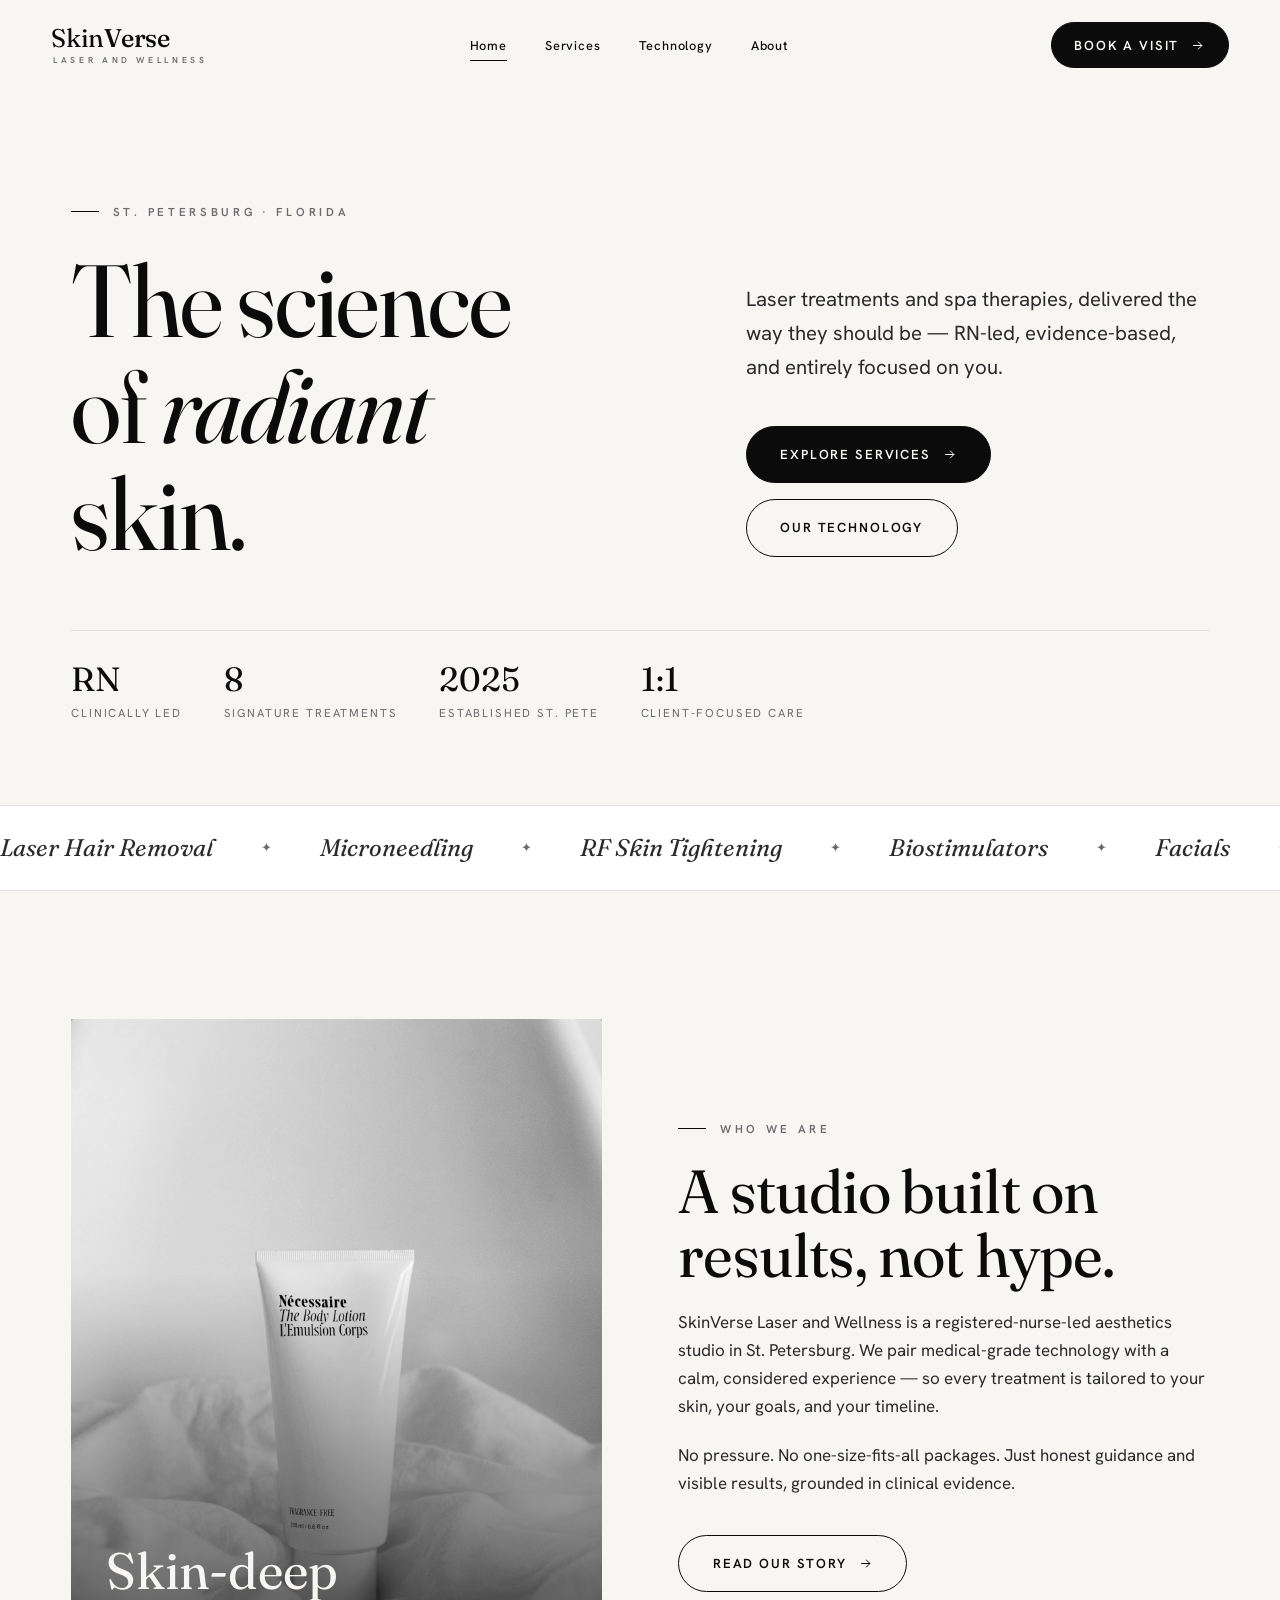
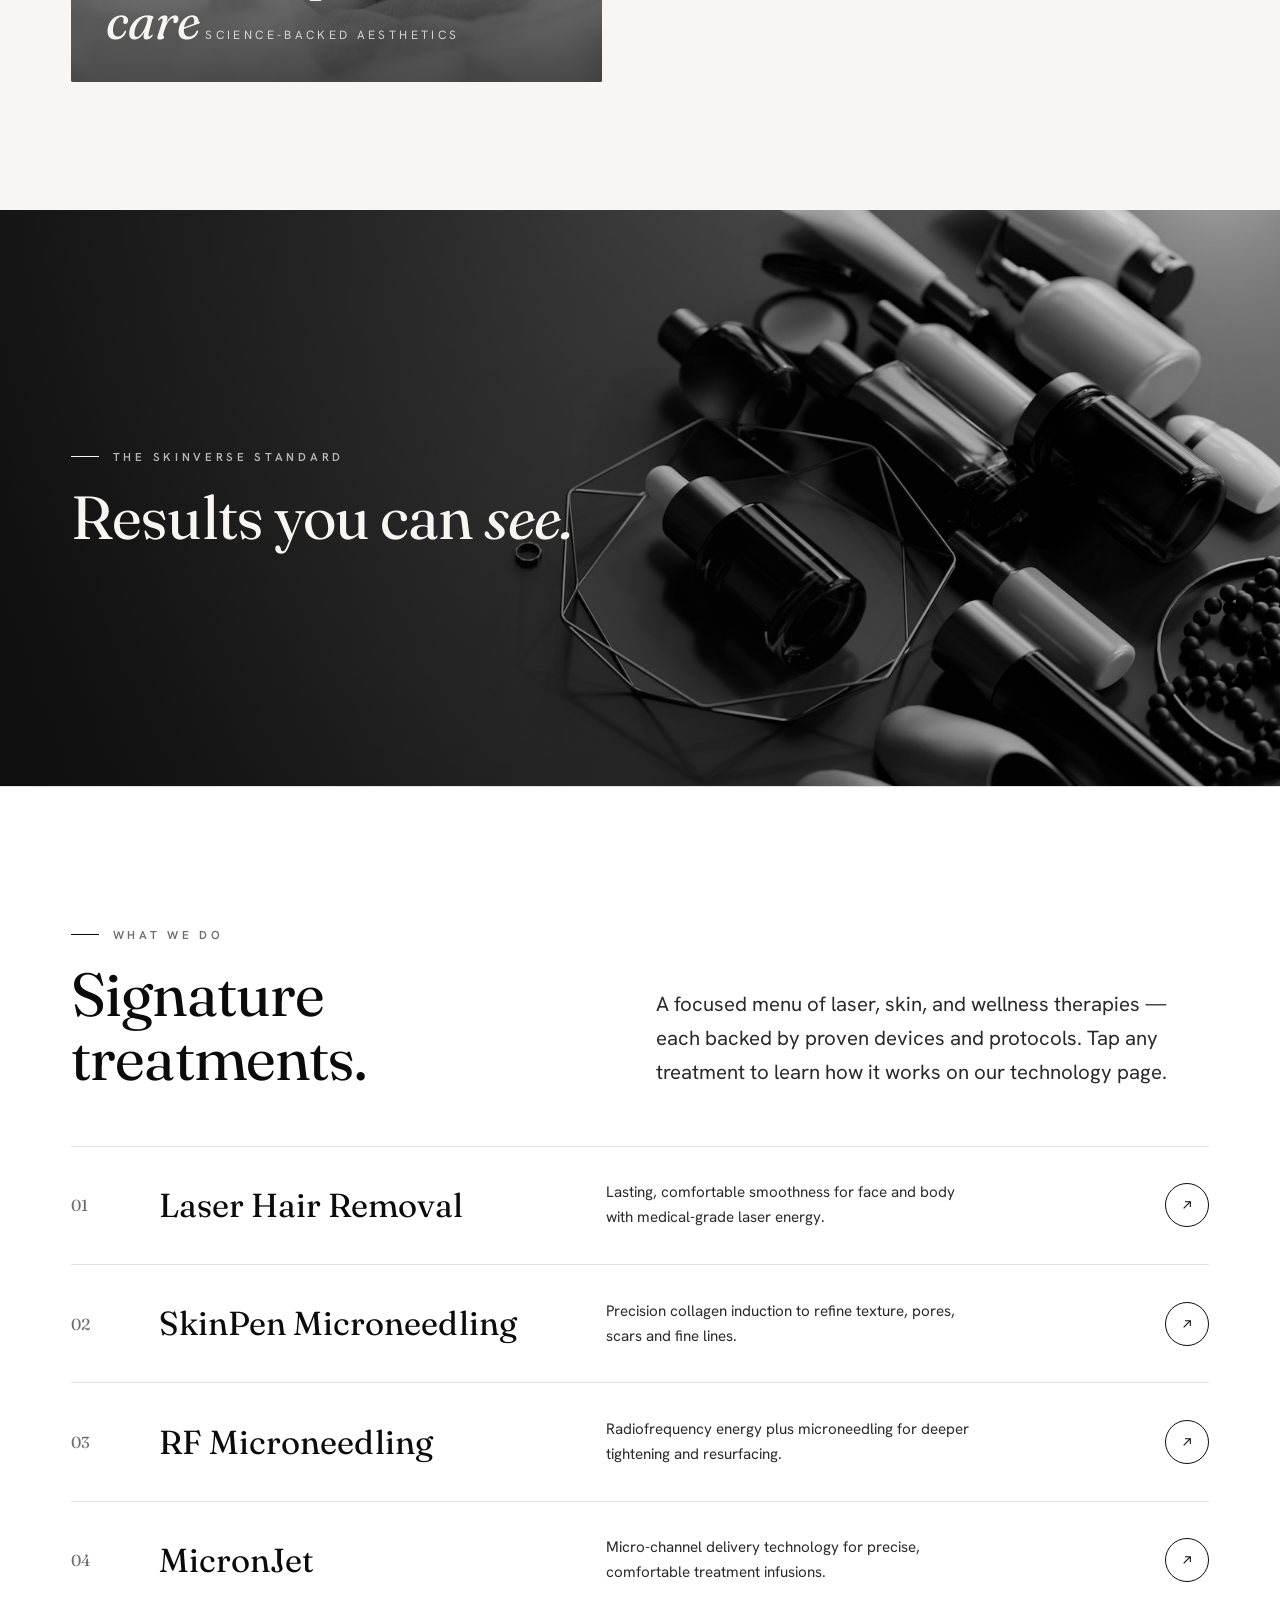
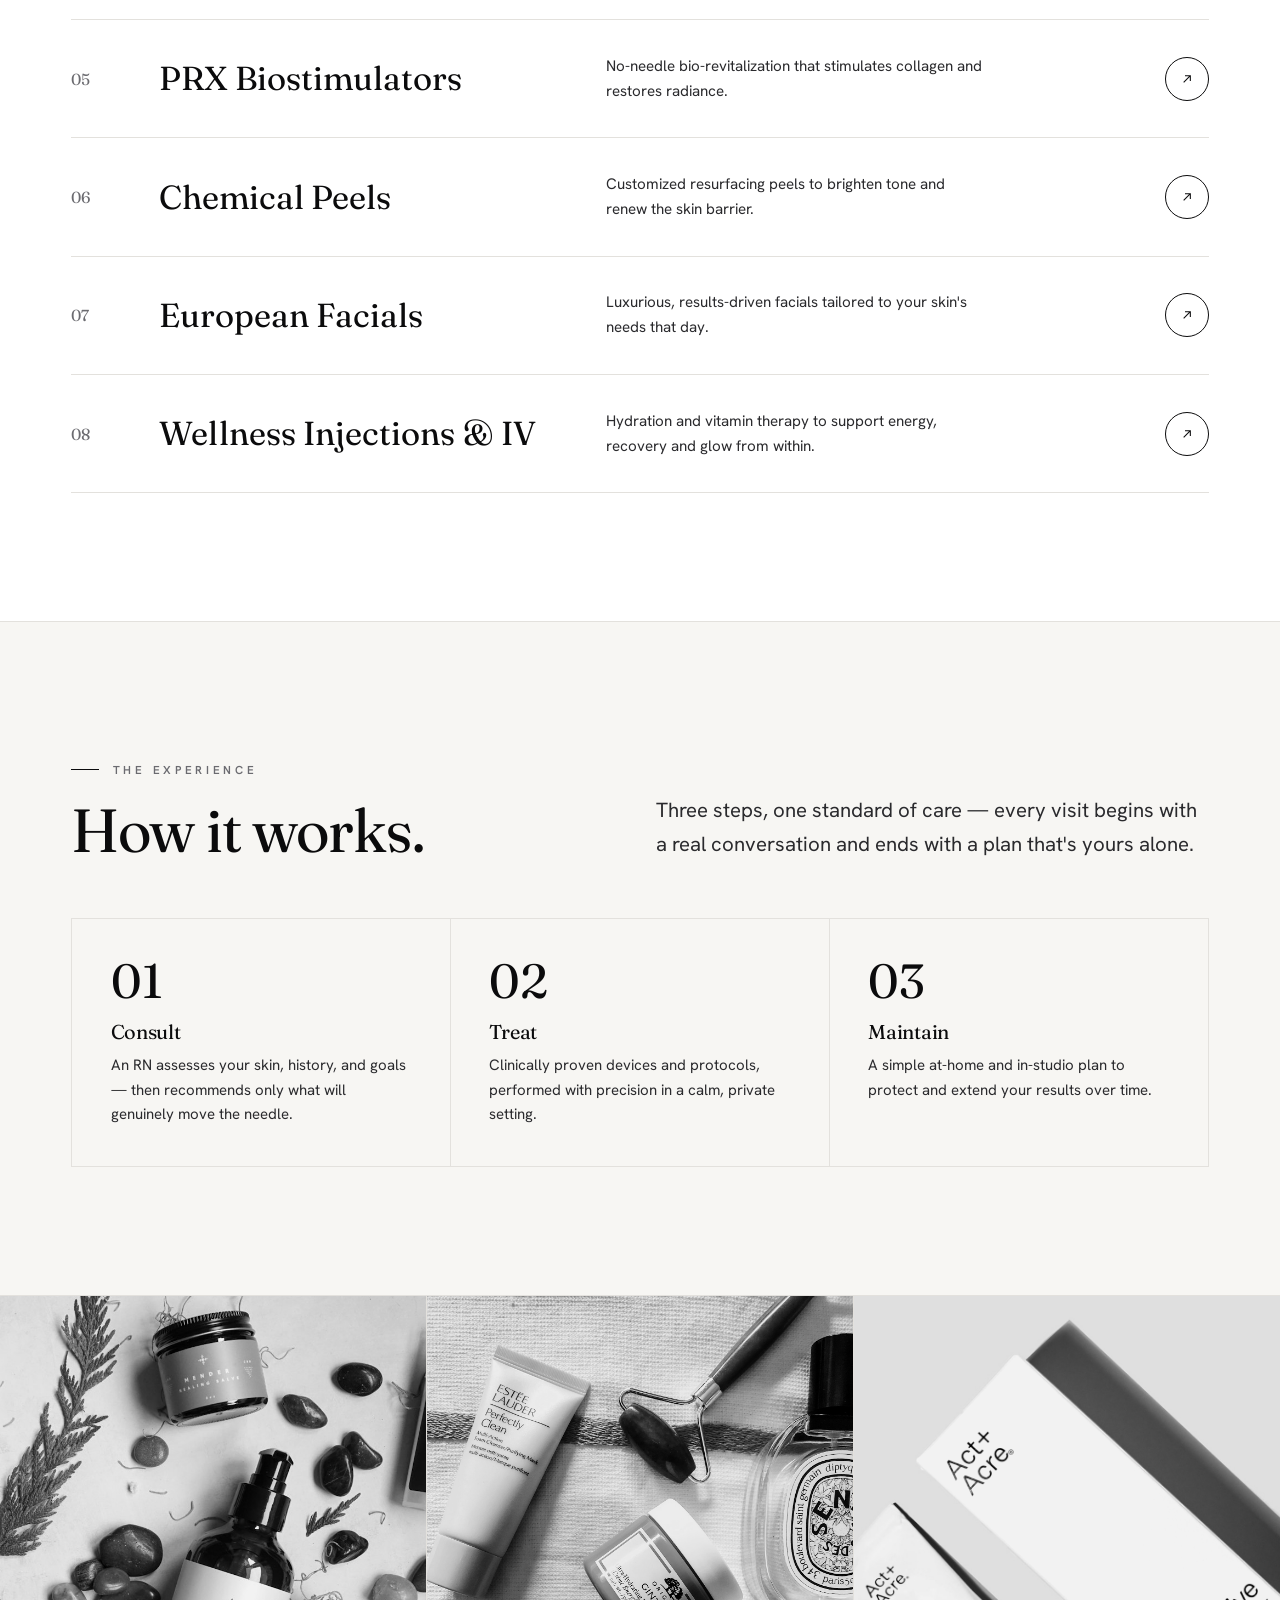
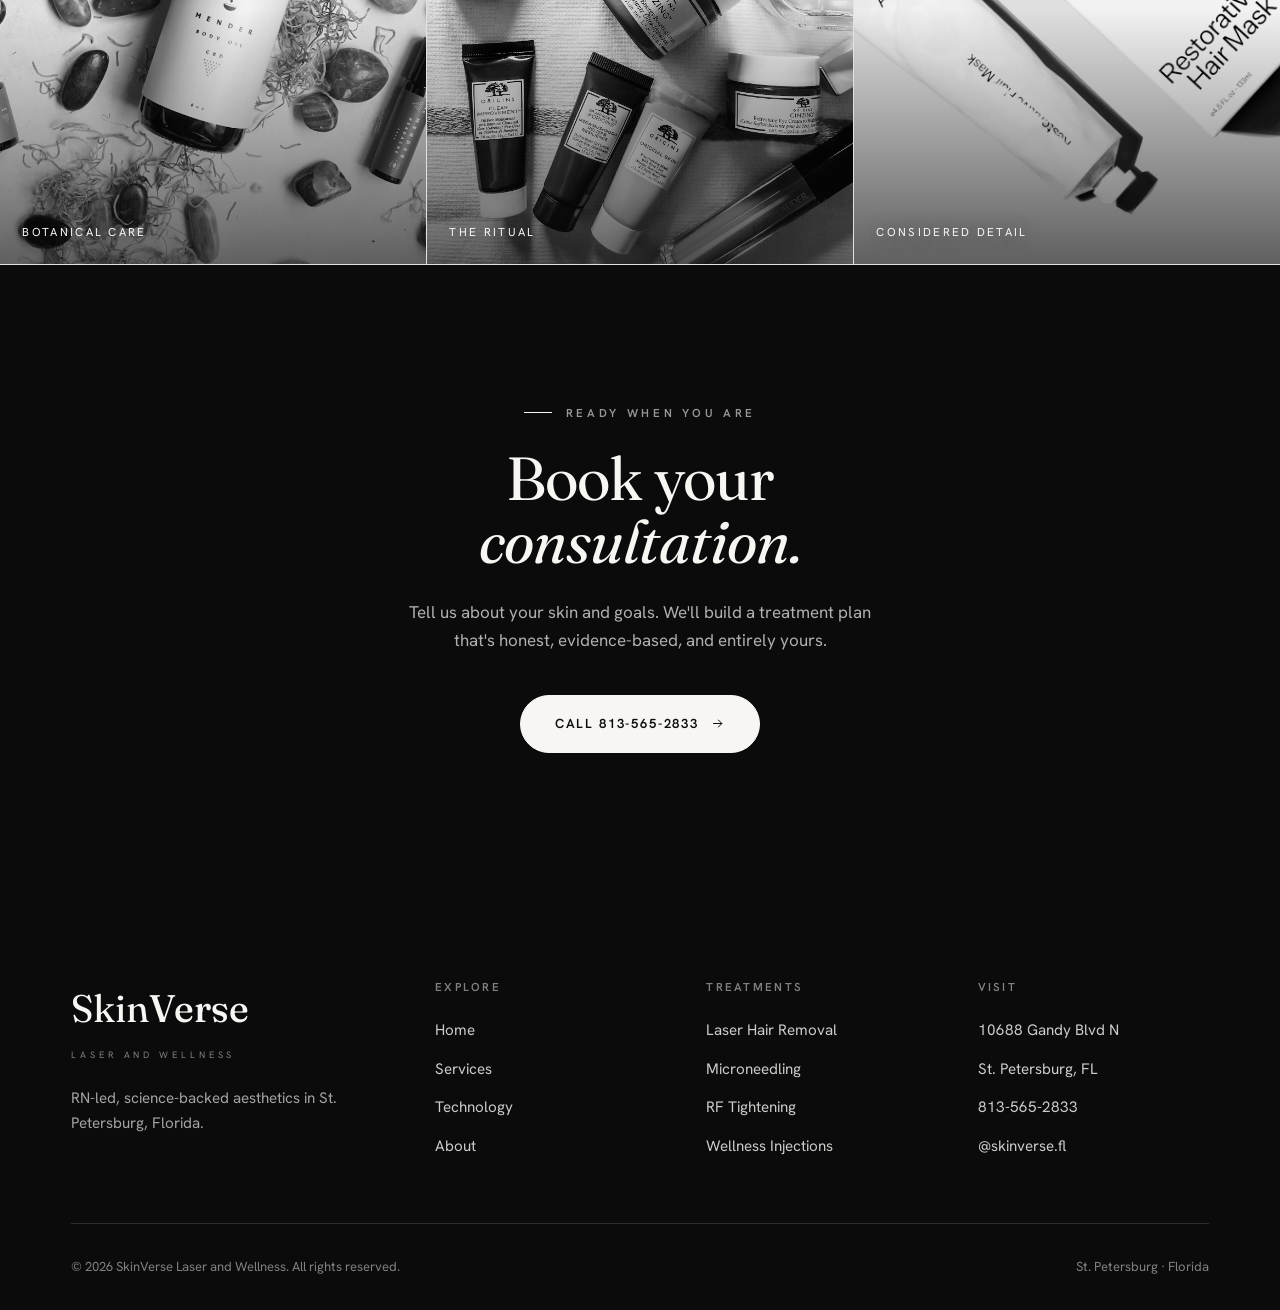
==== index.html @ 775dea2c "SkinVerse Laser and Wellness — monochrome editorial site Three pages (home, technology, about) with " ====
<!DOCTYPE html>
<html lang="en">
<head>
<meta charset="UTF-8" />
<meta name="viewport" content="width=device-width, initial-scale=1.0" />
<title>SkinVerse Laser and Wellness — Laser Treatments & Spa Therapies | St. Petersburg, FL</title>
<meta name="description" content="RN-led, science-backed aesthetics in St. Petersburg, Florida. Laser hair removal, microneedling, RF skin tightening, biostimulators, facials and wellness injections." />
<link rel="preconnect" href="https://fonts.googleapis.com">
<link rel="preconnect" href="https://fonts.gstatic.com" crossorigin>
<link rel="stylesheet" href="styles.css" />
</head>
<body>

<!-- NAV -->
<header class="nav">
  <a href="index.html" class="brand" aria-label="SkinVerse home">
    <span class="mark">Skin<b>Verse</b></span>
    <span class="sub">Laser and Wellness</span>
  </a>
  <nav class="nav-links" aria-label="Primary">
    <a href="index.html" class="active">Home</a>
    <a href="index.html#services">Services</a>
    <a href="technology.html">Technology</a>
    <a href="about.html">About</a>
  </nav>
  <div class="nav-cta">
    <a class="btn" href="tel:18135652833">Book a Visit
      <svg viewBox="0 0 24 24" fill="none" stroke="currentColor" stroke-width="1.6"><path d="M5 12h14M13 6l6 6-6 6"/></svg>
    </a>
  </div>
  <button class="burger" aria-label="Toggle menu"><span></span><span></span><span></span></button>
</header>

<!-- HERO -->
<section class="hero">
  <div class="wrap">
    <div class="hero-grid">
      <div class="hero-left">
        <span class="eyebrow">St. Petersburg · Florida</span>
        <h1>
          <span class="line"><span>The science</span></span>
          <span class="line"><span>of <i class="italic">radiant</i></span></span>
          <span class="line"><span>skin.</span></span>
        </h1>
      </div>
      <div class="hero-right reveal">
        <p class="lead">Laser treatments and spa therapies, delivered the way they should be — RN-led, evidence-based, and entirely focused on you.</p>
        <div class="hero-actions">
          <a class="btn" href="#services">Explore Services
            <svg viewBox="0 0 24 24" fill="none" stroke="currentColor" stroke-width="1.6"><path d="M5 12h14M13 6l6 6-6 6"/></svg>
          </a>
          <a class="btn ghost" href="technology.html">Our Technology</a>
        </div>
      </div>
    </div>

    <div class="hero-meta reveal">
      <div class="item"><span class="n">RN</span><span class="l">Clinically led</span></div>
      <div class="item"><span class="n">8</span><span class="l">Signature treatments</span></div>
      <div class="item"><span class="n">2025</span><span class="l">Established St. Pete</span></div>
      <div class="item"><span class="n">1:1</span><span class="l">Client-focused care</span></div>
    </div>
  </div>
</section>

<!-- MARQUEE -->
<div class="marquee" aria-hidden="true">
  <div class="track">
    <span>Laser Hair Removal</span><span>Microneedling</span><span>RF Skin Tightening</span><span>Biostimulators</span><span>Facials</span><span>Wellness Injections</span>
    <span>Laser Hair Removal</span><span>Microneedling</span><span>RF Skin Tightening</span><span>Biostimulators</span><span>Facials</span><span>Wellness Injections</span>
  </div>
</div>

<!-- INTRO SPLIT -->
<section class="pad">
  <div class="wrap">
    <div class="split">
      <figure class="visual photo">
        <img src="assets/lotion-linen.jpg" alt="Minimalist skincare bottle resting on soft linen" loading="lazy" />
        <div class="scrim"></div>
        <div class="figtext">
          <div>
            <span class="big">Skin-deep<br><i class="italic">care</i></span>
            <span class="small">Science-backed aesthetics</span>
          </div>
        </div>
      </figure>
      <div class="body-copy reveal">
        <span class="eyebrow">Who we are</span>
        <h2>A studio built on results, not hype.</h2>
        <p>SkinVerse Laser and Wellness is a registered-nurse-led aesthetics studio in St. Petersburg. We pair medical-grade technology with a calm, considered experience — so every treatment is tailored to your skin, your goals, and your timeline.</p>
        <p>No pressure. No one-size-fits-all packages. Just honest guidance and visible results, grounded in clinical evidence.</p>
        <div class="hero-actions" style="margin-top:2.4rem">
          <a class="btn ghost" href="about.html">Read our story
            <svg viewBox="0 0 24 24" fill="none" stroke="currentColor" stroke-width="1.6"><path d="M5 12h14M13 6l6 6-6 6"/></svg>
          </a>
        </div>
      </div>
    </div>
  </div>
</section>

<!-- IMAGE BAND -->
<section class="band reveal" aria-label="SkinVerse treatment philosophy">
  <img src="assets/serums-dark.jpg" alt="Amber serum bottles arranged on a dark surface" loading="lazy" />
  <div class="band-cap">
    <span class="eyebrow">The SkinVerse standard</span>
    <h2>Results you can <i class="italic">see.</i></h2>
  </div>
</section>

<!-- SERVICES -->
<section class="services pad" id="services">
  <div class="wrap">
    <div class="sec-head">
      <div>
        <span class="eyebrow">What we do</span>
        <h2>Signature<br>treatments.</h2>
      </div>
      <div class="right reveal">
        <p class="lead">A focused menu of laser, skin, and wellness therapies — each backed by proven devices and protocols. Tap any treatment to learn how it works on our technology page.</p>
      </div>
    </div>

    <div class="svc-list">
      <a class="svc reveal" href="technology.html#laser">
        <span class="svc-num">01</span>
        <span class="svc-name">Laser Hair Removal</span>
        <span class="svc-desc">Lasting, comfortable smoothness for face and body with medical-grade laser energy.</span>
        <span class="svc-go"><svg viewBox="0 0 24 24" fill="none" stroke="currentColor" stroke-width="1.6"><path d="M7 17L17 7M9 7h8v8"/></svg></span>
      </a>
      <a class="svc reveal" href="technology.html#skinpen">
        <span class="svc-num">02</span>
        <span class="svc-name">SkinPen Microneedling</span>
        <span class="svc-desc">Precision collagen induction to refine texture, pores, scars and fine lines.</span>
        <span class="svc-go"><svg viewBox="0 0 24 24" fill="none" stroke="currentColor" stroke-width="1.6"><path d="M7 17L17 7M9 7h8v8"/></svg></span>
      </a>
      <a class="svc reveal" href="technology.html#rf">
        <span class="svc-num">03</span>
        <span class="svc-name">RF Microneedling</span>
        <span class="svc-desc">Radiofrequency energy plus microneedling for deeper tightening and resurfacing.</span>
        <span class="svc-go"><svg viewBox="0 0 24 24" fill="none" stroke="currentColor" stroke-width="1.6"><path d="M7 17L17 7M9 7h8v8"/></svg></span>
      </a>
      <a class="svc reveal" href="technology.html#micronjet">
        <span class="svc-num">04</span>
        <span class="svc-name">MicronJet</span>
        <span class="svc-desc">Micro-channel delivery technology for precise, comfortable treatment infusions.</span>
        <span class="svc-go"><svg viewBox="0 0 24 24" fill="none" stroke="currentColor" stroke-width="1.6"><path d="M7 17L17 7M9 7h8v8"/></svg></span>
      </a>
      <a class="svc reveal" href="technology.html#prx">
        <span class="svc-num">05</span>
        <span class="svc-name">PRX Biostimulators</span>
        <span class="svc-desc">No-needle bio-revitalization that stimulates collagen and restores radiance.</span>
        <span class="svc-go"><svg viewBox="0 0 24 24" fill="none" stroke="currentColor" stroke-width="1.6"><path d="M7 17L17 7M9 7h8v8"/></svg></span>
      </a>
      <a class="svc reveal" href="technology.html#peels">
        <span class="svc-num">06</span>
        <span class="svc-name">Chemical Peels</span>
        <span class="svc-desc">Customized resurfacing peels to brighten tone and renew the skin barrier.</span>
        <span class="svc-go"><svg viewBox="0 0 24 24" fill="none" stroke="currentColor" stroke-width="1.6"><path d="M7 17L17 7M9 7h8v8"/></svg></span>
      </a>
      <a class="svc reveal" href="technology.html#facials">
        <span class="svc-num">07</span>
        <span class="svc-name">European Facials</span>
        <span class="svc-desc">Luxurious, results-driven facials tailored to your skin's needs that day.</span>
        <span class="svc-go"><svg viewBox="0 0 24 24" fill="none" stroke="currentColor" stroke-width="1.6"><path d="M7 17L17 7M9 7h8v8"/></svg></span>
      </a>
      <a class="svc reveal" href="technology.html#iv">
        <span class="svc-num">08</span>
        <span class="svc-name">Wellness Injections & IV</span>
        <span class="svc-desc">Hydration and vitamin therapy to support energy, recovery and glow from within.</span>
        <span class="svc-go"><svg viewBox="0 0 24 24" fill="none" stroke="currentColor" stroke-width="1.6"><path d="M7 17L17 7M9 7h8v8"/></svg></span>
      </a>
    </div>
  </div>
</section>

<!-- APPROACH STEPS -->
<section class="pad">
  <div class="wrap">
    <div class="sec-head">
      <div>
        <span class="eyebrow">The experience</span>
        <h2>How it works.</h2>
      </div>
      <div class="right reveal"><p class="lead">Three steps, one standard of care — every visit begins with a real conversation and ends with a plan that's yours alone.</p></div>
    </div>
    <div class="steps">
      <div class="step reveal">
        <span class="num">01</span>
        <h3>Consult</h3>
        <p>An RN assesses your skin, history, and goals — then recommends only what will genuinely move the needle.</p>
      </div>
      <div class="step reveal">
        <span class="num">02</span>
        <h3>Treat</h3>
        <p>Clinically proven devices and protocols, performed with precision in a calm, private setting.</p>
      </div>
      <div class="step reveal">
        <span class="num">03</span>
        <h3>Maintain</h3>
        <p>A simple at-home and in-studio plan to protect and extend your results over time.</p>
      </div>
    </div>
  </div>
</section>

<!-- GALLERY -->
<section class="gallery" aria-label="Studio gallery">
  <figure>
    <img src="assets/botanicals.jpg" alt="Botanical skincare serums with natural stones" loading="lazy" />
    <figcaption>Botanical care</figcaption>
  </figure>
  <figure>
    <img src="assets/flatlay-roller.jpg" alt="Skincare products with a facial roller" loading="lazy" />
    <figcaption>The ritual</figcaption>
  </figure>
  <figure>
    <img src="assets/product-mono.jpg" alt="Minimal monochrome skincare packaging" loading="lazy" />
    <figcaption>Considered detail</figcaption>
  </figure>
</section>

<!-- CTA BAND -->
<section class="cta-band pad">
  <div class="wrap">
    <span class="eyebrow center">Ready when you are</span>
    <h2 style="margin-top:1.6rem">Book your<br><i class="italic">consultation.</i></h2>
    <p>Tell us about your skin and goals. We'll build a treatment plan that's honest, evidence-based, and entirely yours.</p>
    <div class="hero-actions" style="justify-content:center">
      <a class="btn invert" href="tel:18135652833">Call 813-565-2833
        <svg viewBox="0 0 24 24" fill="none" stroke="currentColor" stroke-width="1.6"><path d="M5 12h14M13 6l6 6-6 6"/></svg>
      </a>
    </div>
  </div>
</section>

<!-- FOOTER -->
<footer class="footer">
  <div class="wrap">
    <div class="top">
      <div>
        <div class="mark">Skin<b>Verse</b></div>
        <div class="sub">Laser and Wellness</div>
        <p class="f-desc">RN-led, science-backed aesthetics in St. Petersburg, Florida.</p>
      </div>
      <div>
        <h4>Explore</h4>
        <ul>
          <li><a href="index.html">Home</a></li>
          <li><a href="index.html#services">Services</a></li>
          <li><a href="technology.html">Technology</a></li>
          <li><a href="about.html">About</a></li>
        </ul>
      </div>
      <div>
        <h4>Treatments</h4>
        <ul>
          <li><a href="technology.html#laser">Laser Hair Removal</a></li>
          <li><a href="technology.html#skinpen">Microneedling</a></li>
          <li><a href="technology.html#rf">RF Tightening</a></li>
          <li><a href="technology.html#iv">Wellness Injections</a></li>
        </ul>
      </div>
      <div>
        <h4>Visit</h4>
        <ul>
          <li>10688 Gandy Blvd N</li>
          <li>St. Petersburg, FL</li>
          <li><a href="tel:18135652833">813-565-2833</a></li>
          <li><a href="https://www.instagram.com/skinverse.fl/" target="_blank" rel="noopener">@skinverse.fl</a></li>
        </ul>
      </div>
    </div>
    <div class="bottom">
      <span>© 2026 SkinVerse Laser and Wellness. All rights reserved.</span>
      <span>St. Petersburg · Florida</span>
    </div>
  </div>
</footer>

<script src="script.js"></script>
</body>
</html>
---- styles.css ----
/* ============================================================
   SkinVerse Laser and Wellness — monochrome editorial system
   ============================================================ */

@import url('https://fonts.googleapis.com/css2?family=Fraunces:ital,opsz,wght@0,9..144,300..600;1,9..144,300..500&family=Hanken+Grotesk:wght@300;400;500;600;700&display=swap');

:root {
  --ink: #0b0b0c;
  --ink-soft: #2a2a2d;
  --grey: #6b6b70;
  --line: #e3e1dd;
  --paper: #f7f6f3;
  --paper-2: #efedea;
  --white: #ffffff;

  --serif: 'Fraunces', Georgia, 'Times New Roman', serif;
  --sans: 'Hanken Grotesk', -apple-system, BlinkMacSystemFont, sans-serif;

  --maxw: 1240px;
  --gutter: clamp(1.25rem, 4vw, 4rem);
  --ease: cubic-bezier(0.22, 1, 0.36, 1);
}

* { margin: 0; padding: 0; box-sizing: border-box; }

html { scroll-behavior: smooth; -webkit-text-size-adjust: 100%; }

body {
  font-family: var(--sans);
  font-weight: 400;
  color: var(--ink);
  background: var(--paper);
  line-height: 1.65;
  font-size: 17px;
  -webkit-font-smoothing: antialiased;
  text-rendering: optimizeLegibility;
  overflow-x: hidden;
}

img { max-width: 100%; display: block; }
a { color: inherit; text-decoration: none; }

::selection { background: var(--ink); color: var(--paper); }

/* ---------- Layout ---------- */
.wrap { width: 100%; max-width: var(--maxw); margin-inline: auto; padding-inline: var(--gutter); }

section { position: relative; }

.eyebrow {
  font-family: var(--sans);
  font-size: 0.72rem;
  font-weight: 600;
  letter-spacing: 0.32em;
  text-transform: uppercase;
  color: var(--grey);
  display: inline-flex;
  align-items: center;
  gap: 0.85rem;
}
.eyebrow::before {
  content: "";
  width: 28px;
  height: 1px;
  background: var(--ink);
  display: inline-block;
}
.eyebrow.center { justify-content: center; }

h1, h2, h3 { font-family: var(--serif); font-weight: 400; line-height: 1.04; letter-spacing: -0.015em; }
h1 { font-size: clamp(2.9rem, 8vw, 6.6rem); }
h2 { font-size: clamp(2.1rem, 5vw, 3.8rem); }
h3 { font-size: clamp(1.3rem, 2.4vw, 1.7rem); }
.italic { font-style: italic; }

p.lead { font-size: clamp(1.05rem, 1.6vw, 1.28rem); color: var(--ink-soft); max-width: 60ch; }

/* ---------- Buttons ---------- */
.btn {
  display: inline-flex;
  align-items: center;
  gap: 0.7rem;
  font-family: var(--sans);
  font-size: 0.82rem;
  font-weight: 600;
  letter-spacing: 0.14em;
  text-transform: uppercase;
  padding: 1.05rem 2.1rem;
  border: 1px solid var(--ink);
  background: var(--ink);
  color: var(--paper);
  border-radius: 999px;
  cursor: pointer;
  transition: background .35s var(--ease), color .35s var(--ease), transform .35s var(--ease);
}
.btn svg { width: 15px; height: 15px; transition: transform .35s var(--ease); }
.btn:hover { background: transparent; color: var(--ink); }
.btn:hover svg { transform: translateX(4px); }
.btn.ghost { background: transparent; color: var(--ink); }
.btn.ghost:hover { background: var(--ink); color: var(--paper); }
.btn.invert { background: var(--paper); color: var(--ink); border-color: var(--paper); }
.btn.invert:hover { background: transparent; color: var(--paper); }

/* ---------- Navigation ---------- */
.nav {
  position: fixed; inset: 0 0 auto 0; z-index: 50;
  display: flex; align-items: center; justify-content: space-between;
  padding: 1.4rem var(--gutter);
  transition: background .4s var(--ease), padding .4s var(--ease), border-color .4s var(--ease);
  border-bottom: 1px solid transparent;
}
.nav.scrolled {
  background: rgba(247,246,243,0.82);
  backdrop-filter: blur(14px);
  -webkit-backdrop-filter: blur(14px);
  border-bottom: 1px solid var(--line);
  padding-block: 1rem;
}
.brand { display: flex; flex-direction: column; line-height: 1; gap: .28rem; }
.brand .mark {
  font-family: var(--serif);
  font-weight: 400;
  font-size: 1.6rem;
  letter-spacing: -0.01em;
}
.brand .mark b { font-weight: 500; }
.brand .sub {
  font-family: var(--sans);
  font-size: 0.54rem;
  font-weight: 600;
  letter-spacing: 0.42em;
  text-transform: uppercase;
  color: var(--grey);
  padding-left: 2px;
}
.nav-links { display: flex; align-items: center; gap: 2.4rem; }
.nav-links a {
  font-size: 0.8rem; font-weight: 500; letter-spacing: 0.06em;
  position: relative; padding-block: .3rem;
}
.nav-links a::after {
  content: ""; position: absolute; left: 0; bottom: 0; height: 1px; width: 0;
  background: var(--ink); transition: width .35s var(--ease);
}
.nav-links a:hover::after, .nav-links a.active::after { width: 100%; }
.nav-cta { display: inline-flex; }
.nav-cta .btn { padding: .7rem 1.4rem; }
.burger { display: none; background: none; border: 0; cursor: pointer; flex-direction: column; gap: 5px; padding: 8px; }
.burger span { width: 24px; height: 1.5px; background: var(--ink); transition: .3s var(--ease); }

/* ---------- Hero ---------- */
.hero { padding: 12rem 0 5rem; position: relative; }
.hero .wrap { position: relative; z-index: 2; }
.hero-grid { display: grid; grid-template-columns: 1.15fr .85fr; gap: 3rem; align-items: end; }
.hero h1 { margin: 1.6rem 0 0; }
.hero h1 .line { display: block; overflow: hidden; }
.hero h1 .line span { display: block; transform: translateY(110%); animation: rise 1s var(--ease) forwards; }
.hero h1 .line:nth-child(2) span { animation-delay: .12s; }
.hero h1 .line:nth-child(3) span { animation-delay: .24s; }
.hero-right { padding-bottom: .6rem; }
.hero-right p { color: var(--ink-soft); margin-bottom: 1.8rem; }
.hero-actions { display: flex; gap: 1rem; flex-wrap: wrap; margin-top: 2.6rem; }
.hero-meta {
  display: flex; gap: 2.6rem; margin-top: 4rem; padding-top: 2rem;
  border-top: 1px solid var(--line); flex-wrap: wrap;
}
.hero-meta .item .n { font-family: var(--serif); font-size: 2.1rem; display: block; line-height: 1; }
.hero-meta .item .l { font-size: .72rem; letter-spacing: .16em; text-transform: uppercase; color: var(--grey); margin-top: .5rem; }

@keyframes rise { to { transform: translateY(0); } }

/* fade-up reveal */
.reveal { opacity: 0; transform: translateY(28px); transition: opacity .9s var(--ease), transform .9s var(--ease); }
.reveal.in { opacity: 1; transform: none; }

/* ---------- Marquee ---------- */
.marquee {
  border-block: 1px solid var(--line);
  padding: 1.4rem 0; overflow: hidden; white-space: nowrap;
  background: var(--white);
}
.marquee .track { display: inline-flex; gap: 3rem; animation: scroll 28s linear infinite; }
.marquee span {
  font-family: var(--serif); font-style: italic; font-size: 1.5rem; color: var(--ink-soft);
  display: inline-flex; align-items: center; gap: 3rem;
}
.marquee span::after { content: "✦"; font-style: normal; font-size: .8rem; color: var(--grey); }
@keyframes scroll { to { transform: translateX(-50%); } }

/* ---------- Section heading ---------- */
.sec-head { display: grid; grid-template-columns: 1fr 1fr; gap: 2rem; align-items: end; margin-bottom: 3.5rem; }
.sec-head .right { color: var(--ink-soft); }
.sec-head h2 { margin-top: 1.2rem; }
.pad { padding-block: clamp(5rem, 10vw, 9rem); }
.pad-b { padding-bottom: clamp(5rem, 10vw, 9rem); }

/* ---------- Services ---------- */
.services { background: var(--white); border-block: 1px solid var(--line); }
.svc-list { border-top: 1px solid var(--line); }
.svc {
  display: grid; grid-template-columns: 56px 1.1fr 1.4fr auto;
  gap: 2rem; align-items: center;
  padding: 2.1rem 0; border-bottom: 1px solid var(--line);
  cursor: pointer; transition: padding .4s var(--ease);
  position: relative;
}
.svc::before {
  content: ""; position: absolute; inset: 0; background: var(--ink);
  transform: scaleY(0); transform-origin: bottom; transition: transform .4s var(--ease); z-index: 0;
}
.svc > * { position: relative; z-index: 1; transition: color .4s var(--ease); }
.svc:hover::before { transform: scaleY(1); }
.svc:hover { padding-inline: 2rem; }
.svc:hover, .svc:hover .svc-num, .svc:hover .svc-desc, .svc:hover .svc-go { color: var(--paper); }
.svc:hover .svc-go { border-color: var(--paper); }
.svc-num { font-family: var(--serif); font-size: 1rem; color: var(--grey); }
.svc-name { font-family: var(--serif); font-size: clamp(1.4rem, 2.6vw, 2.1rem); line-height: 1.05; }
.svc-desc { color: var(--ink-soft); font-size: .95rem; max-width: 42ch; }
.svc-go {
  width: 44px; height: 44px; border: 1px solid var(--ink); border-radius: 999px;
  display: grid; place-items: center; transition: border-color .4s var(--ease);
}
.svc-go svg { width: 16px; height: 16px; }

/* ---------- Editorial split ---------- */
.split { display: grid; grid-template-columns: 1fr 1fr; gap: clamp(2rem, 6vw, 6rem); align-items: center; }
.split.rev .visual { order: 2; }
.visual {
  aspect-ratio: 4/5; background: var(--ink); position: relative; overflow: hidden;
  border-radius: 2px;
}
.visual .figtext {
  position: absolute; inset: 0; display: grid; place-items: center; text-align: center; padding: 2rem;
}
.visual .figtext .big { font-family: var(--serif); color: var(--paper); font-size: clamp(2.5rem,5vw,4.5rem); line-height: .95; }
.visual .figtext .small { color: rgba(247,246,243,.6); font-size: .75rem; letter-spacing: .28em; text-transform: uppercase; margin-top: 1.2rem; }
.visual.light { background: var(--paper-2); }
.visual.light .big { color: var(--ink); }
.visual.light .small { color: var(--grey); }
.grain { position: absolute; inset: 0; opacity: .5; mix-blend-mode: overlay; pointer-events: none;
  background-image: url("data:image/svg+xml,%3Csvg xmlns='http://www.w3.org/2000/svg' width='120' height='120'%3E%3Cfilter id='n'%3E%3CfeTurbulence type='fractalNoise' baseFrequency='0.9' numOctaves='3'/%3E%3C/filter%3E%3Crect width='100%25' height='100%25' filter='url(%23n)'/%3E%3C/svg%3E"); }

/* photo-driven visual */
.visual.photo { background: var(--ink); }
.visual.photo img {
  position: absolute; inset: 0; width: 100%; height: 100%;
  object-fit: cover; filter: grayscale(1) contrast(1.06) brightness(.97);
  transform: scale(1.02); transition: transform 1.1s var(--ease), filter .6s var(--ease);
}
.visual.photo:hover img { transform: scale(1.08); }
.visual.photo .scrim {
  position: absolute; inset: 0; z-index: 1;
  background: linear-gradient(180deg, rgba(11,11,12,0) 38%, rgba(11,11,12,.72) 100%);
}
.visual.photo .figtext { z-index: 2; place-items: end start; text-align: left; padding: 2.2rem; }
.visual.photo .figtext .big { color: var(--paper); font-size: clamp(2rem,4vw,3.2rem); }
.visual.photo .figtext .small { color: rgba(247,246,243,.78); }

/* full-bleed image band */
.band { position: relative; height: clamp(46vh, 56vw, 64vh); overflow: hidden; background: var(--ink); }
.band img { width: 100%; height: 100%; object-fit: cover; filter: grayscale(1) contrast(1.05) brightness(.9);
  transform: scale(1.04); transition: transform 8s ease-out; }
.band.in img { transform: scale(1); }
.band .band-cap {
  position: absolute; inset: 0; z-index: 2; display: grid; align-content: center;
  padding-inline: var(--gutter); max-width: var(--maxw); margin-inline: auto; left: 0; right: 0;
}
.band .band-cap .eyebrow { color: rgba(247,246,243,.7); }
.band .band-cap .eyebrow::before { background: var(--paper); }
.band .band-cap h2 { color: var(--paper); margin-top: 1.2rem; max-width: 16ch; }
.band::after { content: ""; position: absolute; inset: 0; z-index: 1;
  background: linear-gradient(90deg, rgba(11,11,12,.7) 0%, rgba(11,11,12,.28) 45%, rgba(11,11,12,.05) 100%); }

/* gallery 3-up */
.gallery { display: grid; grid-template-columns: repeat(3, 1fr); gap: 1px; background: var(--line); border-block: 1px solid var(--line); }
.gallery figure { position: relative; aspect-ratio: 3/4; overflow: hidden; background: var(--ink); }
.gallery img { width: 100%; height: 100%; object-fit: cover; filter: grayscale(1) contrast(1.05) brightness(.95);
  transform: scale(1.03); transition: transform 1s var(--ease); }
.gallery figure:hover img { transform: scale(1.1); }
.gallery figcaption {
  position: absolute; left: 0; bottom: 0; z-index: 2; padding: 1.4rem;
  font-size: .72rem; letter-spacing: .2em; text-transform: uppercase; color: var(--paper);
  text-shadow: 0 1px 18px rgba(0,0,0,.6);
}
.gallery figure::after { content: ""; position: absolute; inset: 0;
  background: linear-gradient(180deg, rgba(11,11,12,0) 55%, rgba(11,11,12,.6) 100%); }

.body-copy p { color: var(--ink-soft); margin-top: 1.3rem; max-width: 56ch; }
.body-copy h2 { margin-top: 1.4rem; }
.tick-list { list-style: none; margin-top: 2rem; display: grid; gap: .2rem; }
.tick-list li { display: flex; gap: 1rem; padding: 1rem 0; border-top: 1px solid var(--line); align-items: baseline; }
.tick-list li:last-child { border-bottom: 1px solid var(--line); }
.tick-list .k { font-family: var(--serif); font-size: 1.05rem; min-width: 9rem; }
.tick-list .v { color: var(--grey); font-size: .92rem; }

/* ---------- Tech cards ---------- */
.tech-grid { display: grid; grid-template-columns: repeat(2, 1fr); gap: 1px; background: var(--line); border: 1px solid var(--line); }
.tech-card { background: var(--white); padding: clamp(1.8rem, 3vw, 2.8rem); transition: background .4s var(--ease); }
.tech-card:hover { background: var(--paper); }
.tech-card .idx { font-family: var(--serif); font-size: .9rem; color: var(--grey); }
.tech-card h3 { margin: 1.4rem 0 .2rem; }
.tech-card .tag { font-size: .7rem; letter-spacing: .18em; text-transform: uppercase; color: var(--grey); }
.tech-card p { color: var(--ink-soft); margin-top: 1.1rem; font-size: .96rem; }
.tech-card .spec { display: flex; gap: 1.6rem; margin-top: 1.6rem; flex-wrap: wrap; }
.tech-card .spec div .n { font-family: var(--serif); font-size: 1.5rem; display: block; line-height: 1; }
.tech-card .spec div .t { font-size: .68rem; letter-spacing: .12em; text-transform: uppercase; color: var(--grey); margin-top: .35rem; }

/* ---------- Values / steps ---------- */
.steps { display: grid; grid-template-columns: repeat(3, 1fr); gap: 1px; background: var(--line); border: 1px solid var(--line); }
.step { background: var(--paper); padding: clamp(1.8rem,3vw,2.6rem); }
.step .num { font-family: var(--serif); font-size: 3rem; line-height: 1; }
.step h3 { font-size: 1.25rem; margin: 1rem 0 .6rem; }
.step p { color: var(--ink-soft); font-size: .94rem; }

/* ---------- CTA band ---------- */
.cta-band { background: var(--ink); color: var(--paper); text-align: center; }
.cta-band h2 { color: var(--paper); }
.cta-band p { color: rgba(247,246,243,.7); max-width: 50ch; margin: 1.5rem auto 2.6rem; }
.cta-band .eyebrow { color: rgba(247,246,243,.6); }
.cta-band .eyebrow::before { background: var(--paper); }
.cta-band .phone { font-family: var(--serif); font-size: clamp(2rem,5vw,3.2rem); display: inline-block; margin-top: 1rem; }

/* ---------- Footer ---------- */
.footer { background: var(--ink); color: var(--paper); padding-top: clamp(4rem,8vw,6rem); }
.footer .top { display: grid; grid-template-columns: 1.4fr 1fr 1fr 1fr; gap: 2.5rem; padding-bottom: 4rem; border-bottom: 1px solid rgba(247,246,243,.14); }
.footer .mark { font-family: var(--serif); font-size: 2.4rem; }
.footer .mark b { font-weight: 500; }
.footer .sub { font-size: .58rem; letter-spacing: .42em; text-transform: uppercase; color: rgba(247,246,243,.5); margin-top: .5rem; }
.footer p.f-desc { color: rgba(247,246,243,.65); margin-top: 1.4rem; max-width: 34ch; font-size: .95rem; }
.footer h4 { font-family: var(--sans); font-size: .72rem; letter-spacing: .2em; text-transform: uppercase; color: rgba(247,246,243,.5); margin-bottom: 1.4rem; font-weight: 600; }
.footer ul { list-style: none; display: grid; gap: .85rem; }
.footer ul a, .footer ul li { color: rgba(247,246,243,.82); font-size: .95rem; transition: color .3s var(--ease); }
.footer ul a:hover { color: var(--paper); }
.footer .bottom { display: flex; justify-content: space-between; align-items: center; padding: 2rem 0; flex-wrap: wrap; gap: 1rem; }
.footer .bottom span { color: rgba(247,246,243,.5); font-size: .82rem; }

/* ---------- Page hero (interior) ---------- */
.page-hero { padding: 11rem 0 4rem; border-bottom: 1px solid var(--line); }
.page-hero h1 { margin-top: 1.4rem; }
.page-hero p.lead { margin-top: 1.8rem; }
.crumb { font-size: .74rem; letter-spacing: .14em; text-transform: uppercase; color: var(--grey); }

/* ---------- Responsive ---------- */
@media (max-width: 940px) {
  .hero-grid { grid-template-columns: 1fr; gap: 2rem; }
  .sec-head { grid-template-columns: 1fr; }
  .split { grid-template-columns: 1fr; }
  .split.rev .visual { order: 0; }
  .tech-grid, .steps { grid-template-columns: 1fr; }
  .gallery { grid-template-columns: 1fr 1fr; }
  .gallery figure:last-child { grid-column: span 2; aspect-ratio: 16/9; }
  .footer .top { grid-template-columns: 1fr 1fr; }
  .svc { grid-template-columns: 40px 1fr auto; }
  .svc-desc { display: none; }
}
@media (max-width: 760px) {
  .nav-links { display: none; }
  .nav-cta { display: none; }
  .burger { display: flex; }
  .nav-links.open {
    display: flex; flex-direction: column; position: fixed; inset: 0;
    background: var(--paper); padding: 6rem var(--gutter) 2rem; gap: 1.5rem; align-items: flex-start; z-index: 40;
  }
  .nav-links.open a { font-size: 1.6rem; font-family: var(--serif); }
  .hero { padding-top: 9rem; }
  .hero-meta { gap: 1.8rem; }
  .footer .top { grid-template-columns: 1fr; }
}

@media (prefers-reduced-motion: reduce) {
  *, *::before, *::after { animation: none !important; transition: none !important; }
  .hero h1 .line span { transform: none; }
  .reveal { opacity: 1; transform: none; }
}
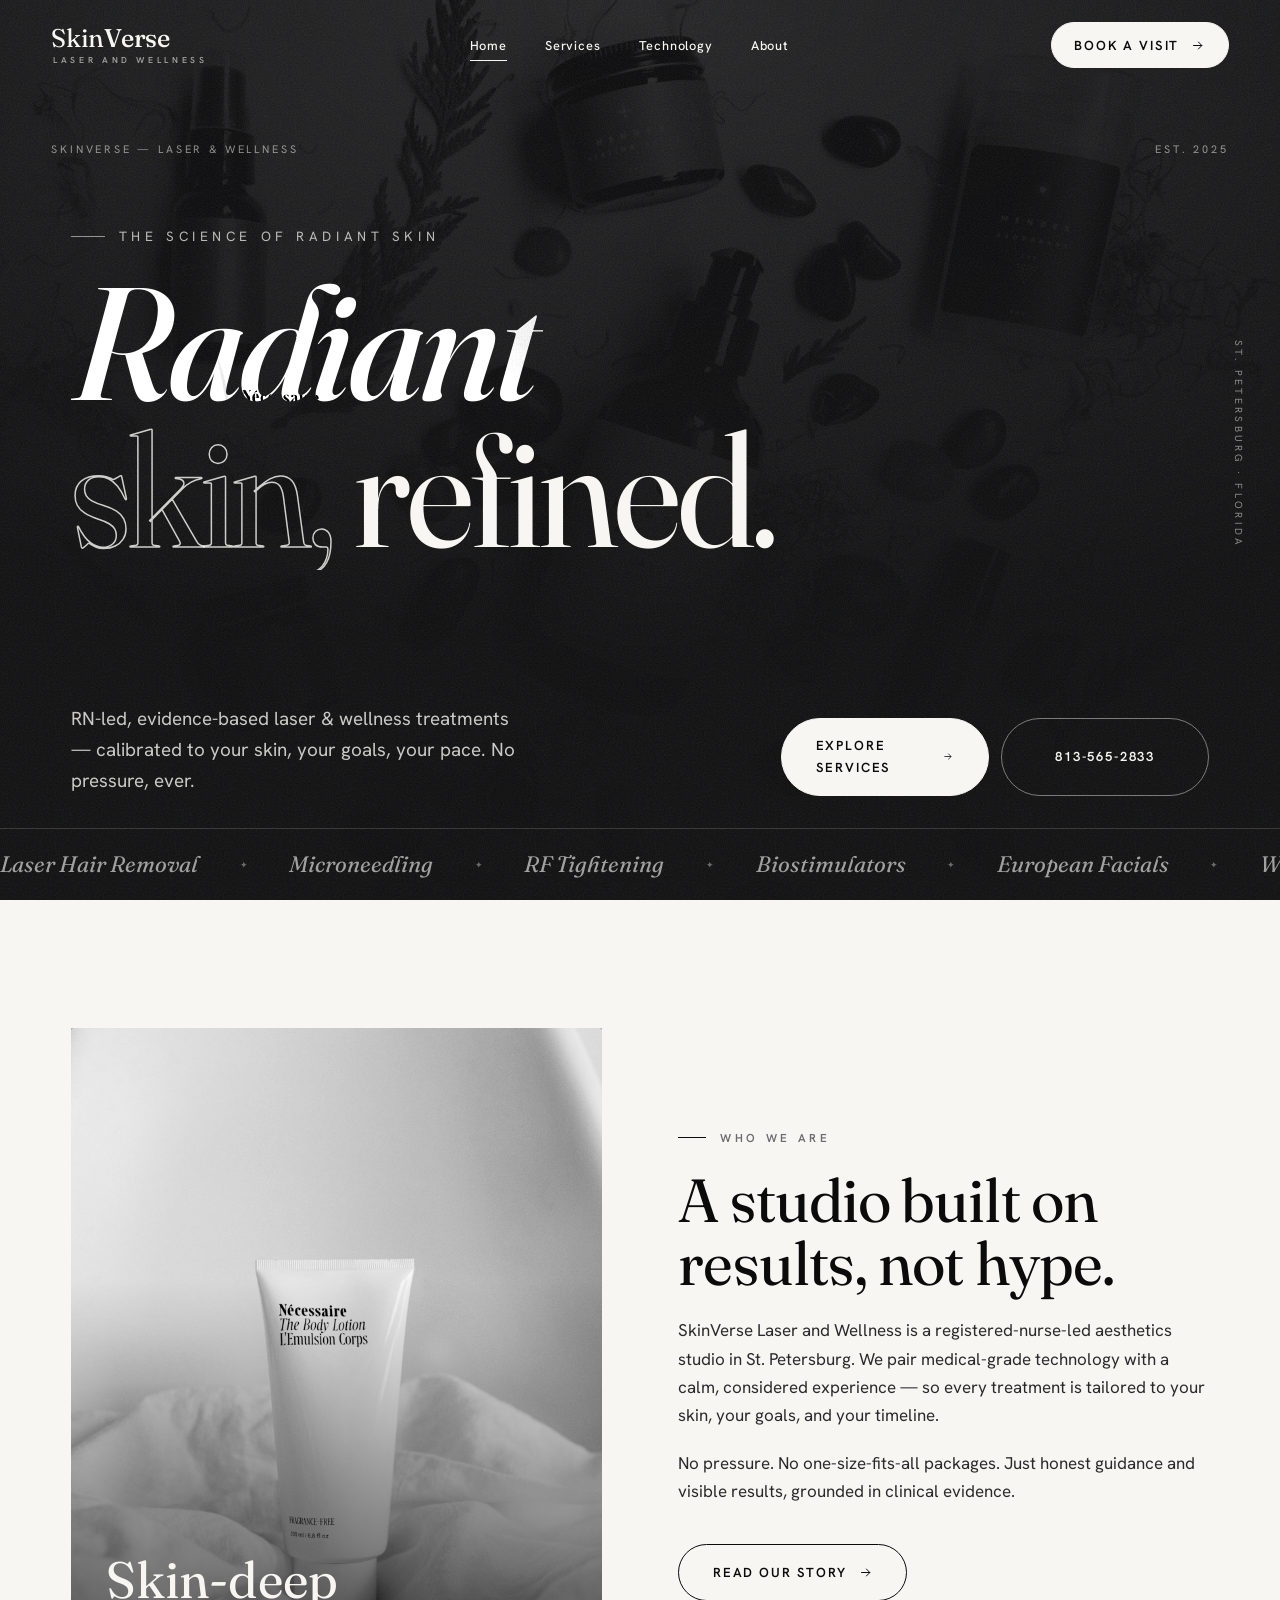
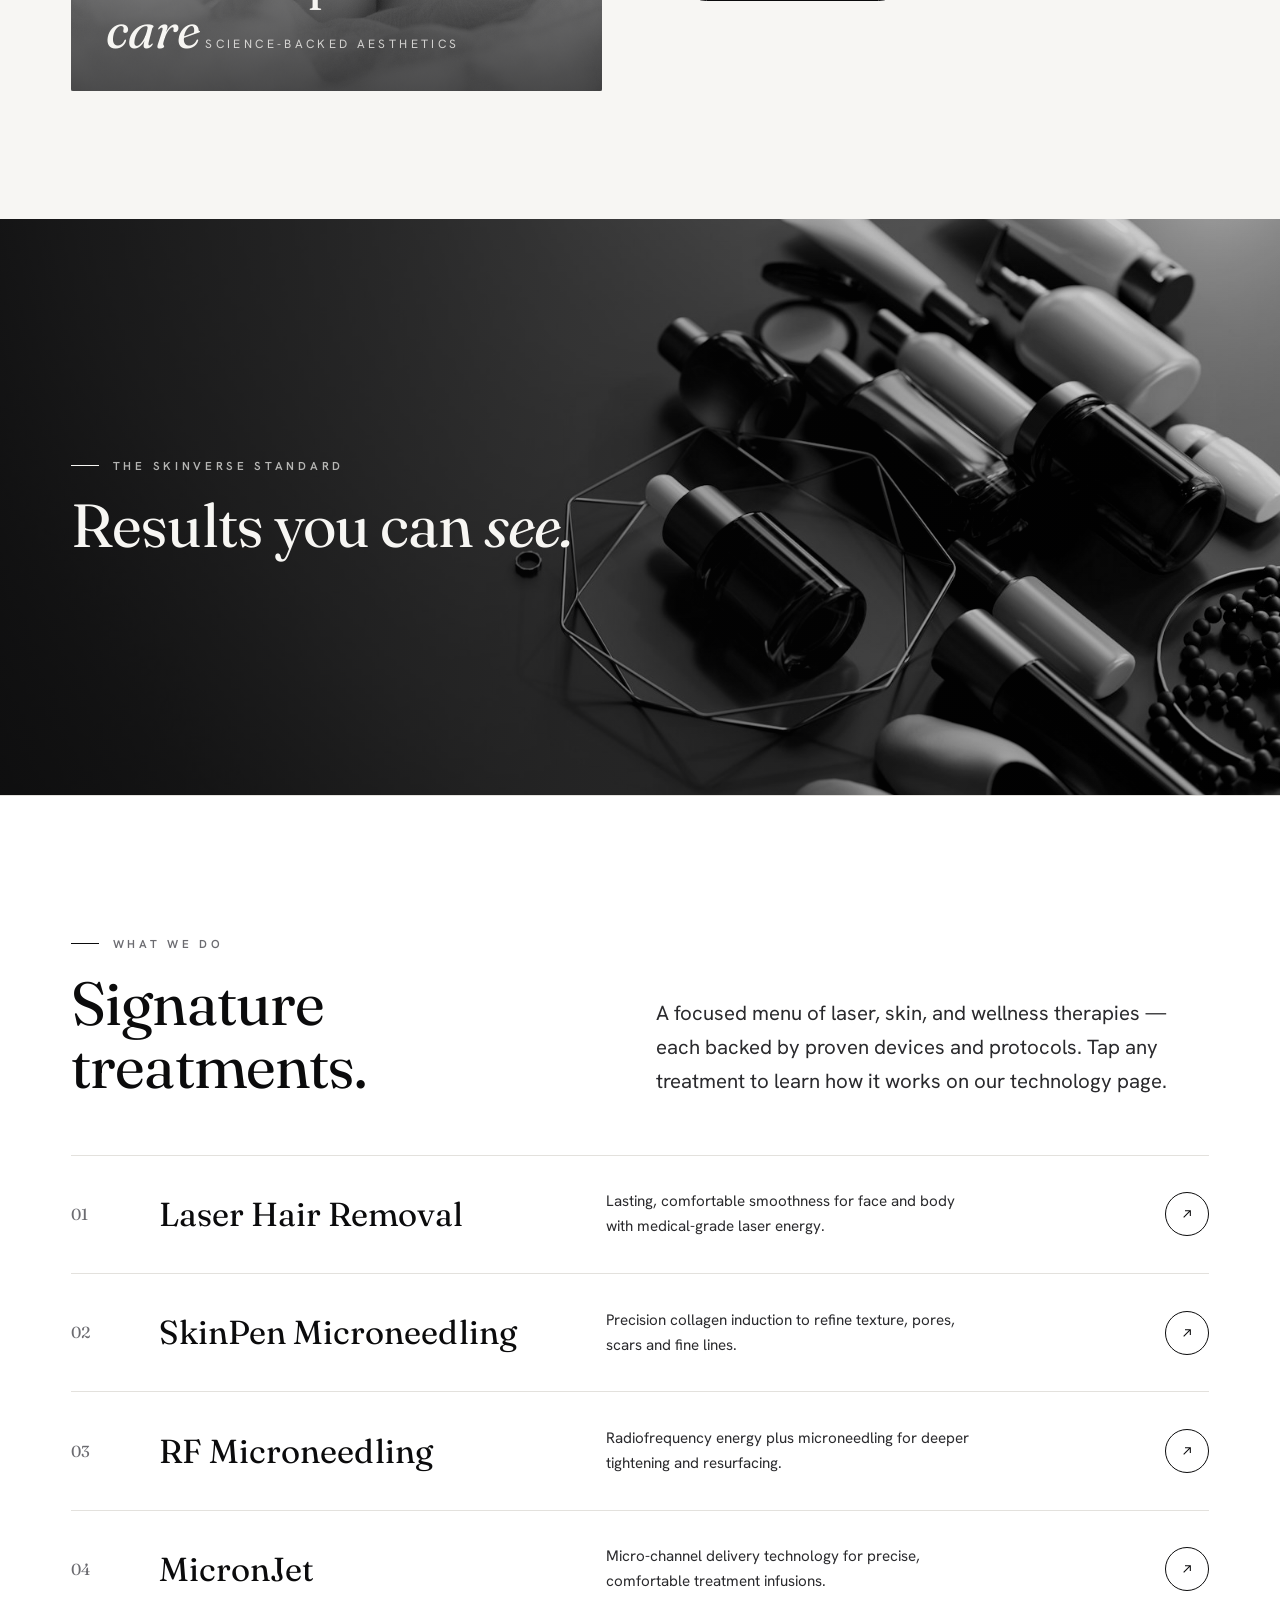
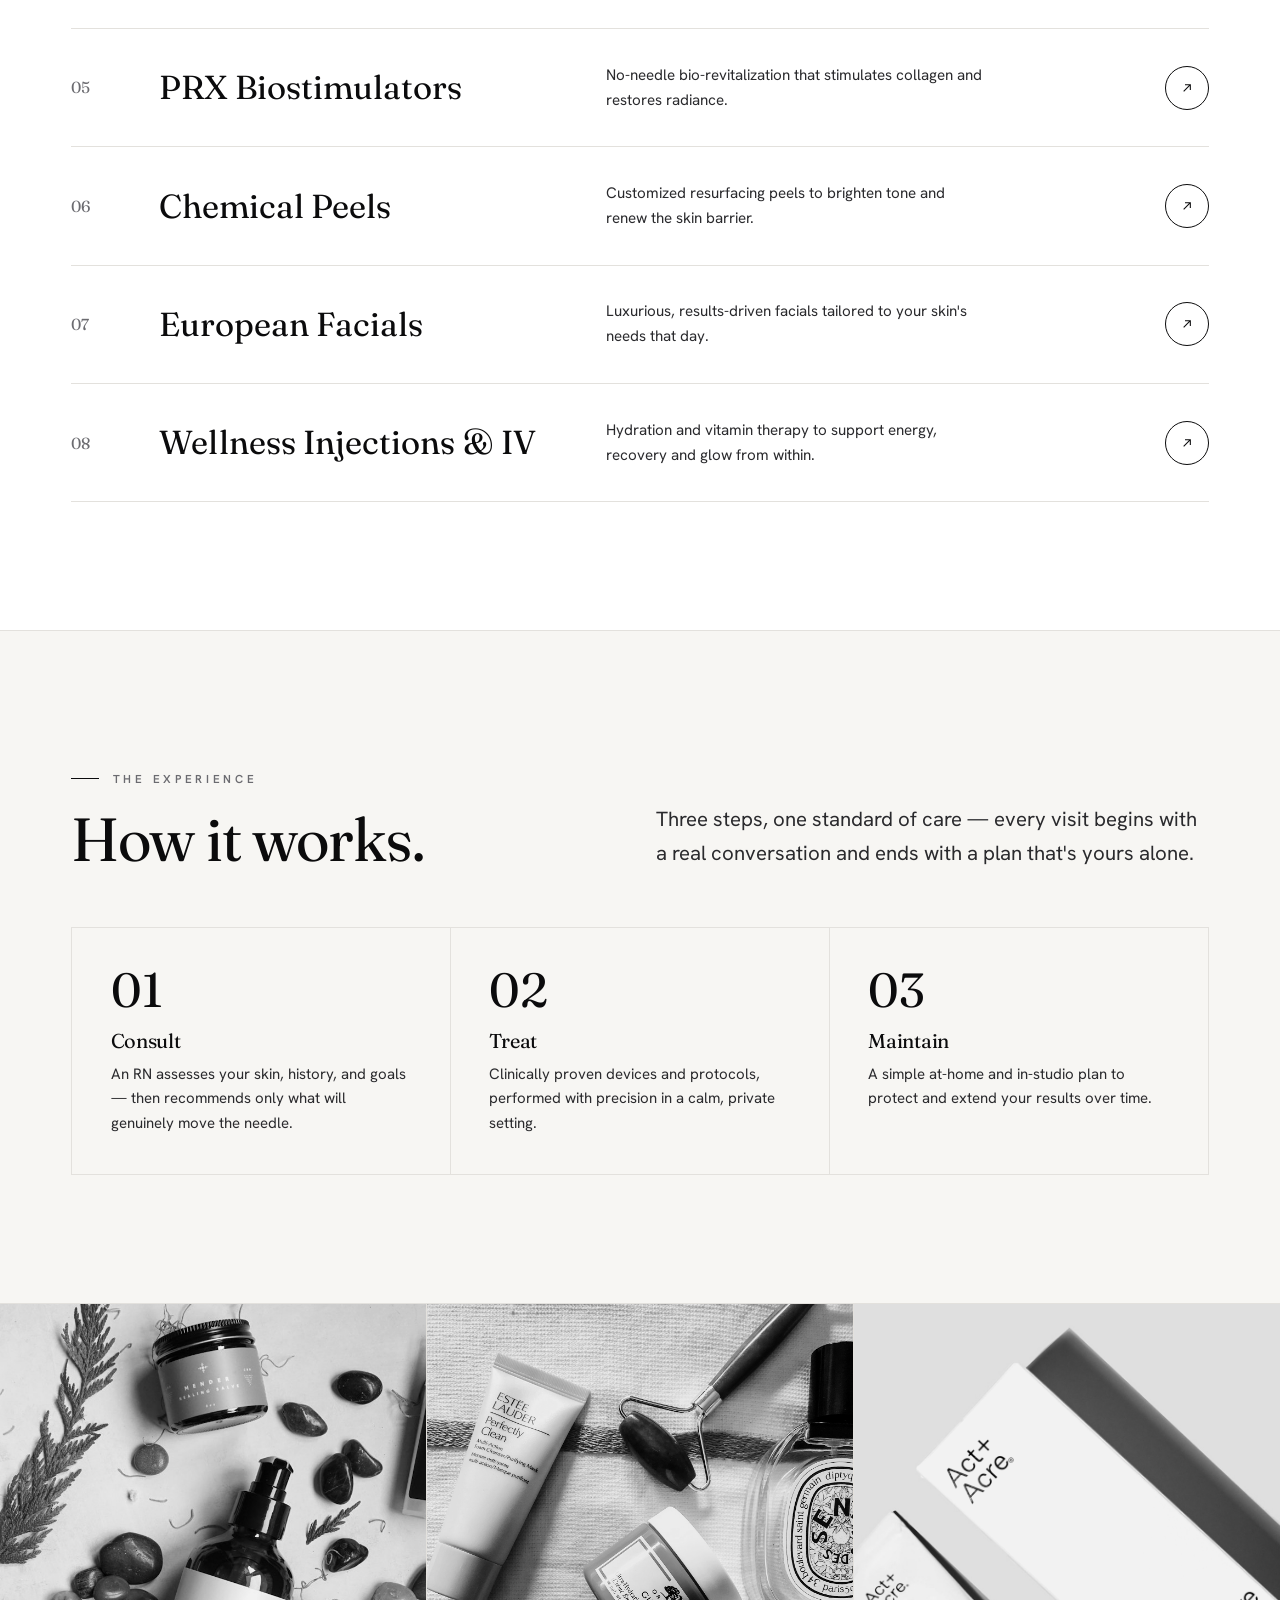
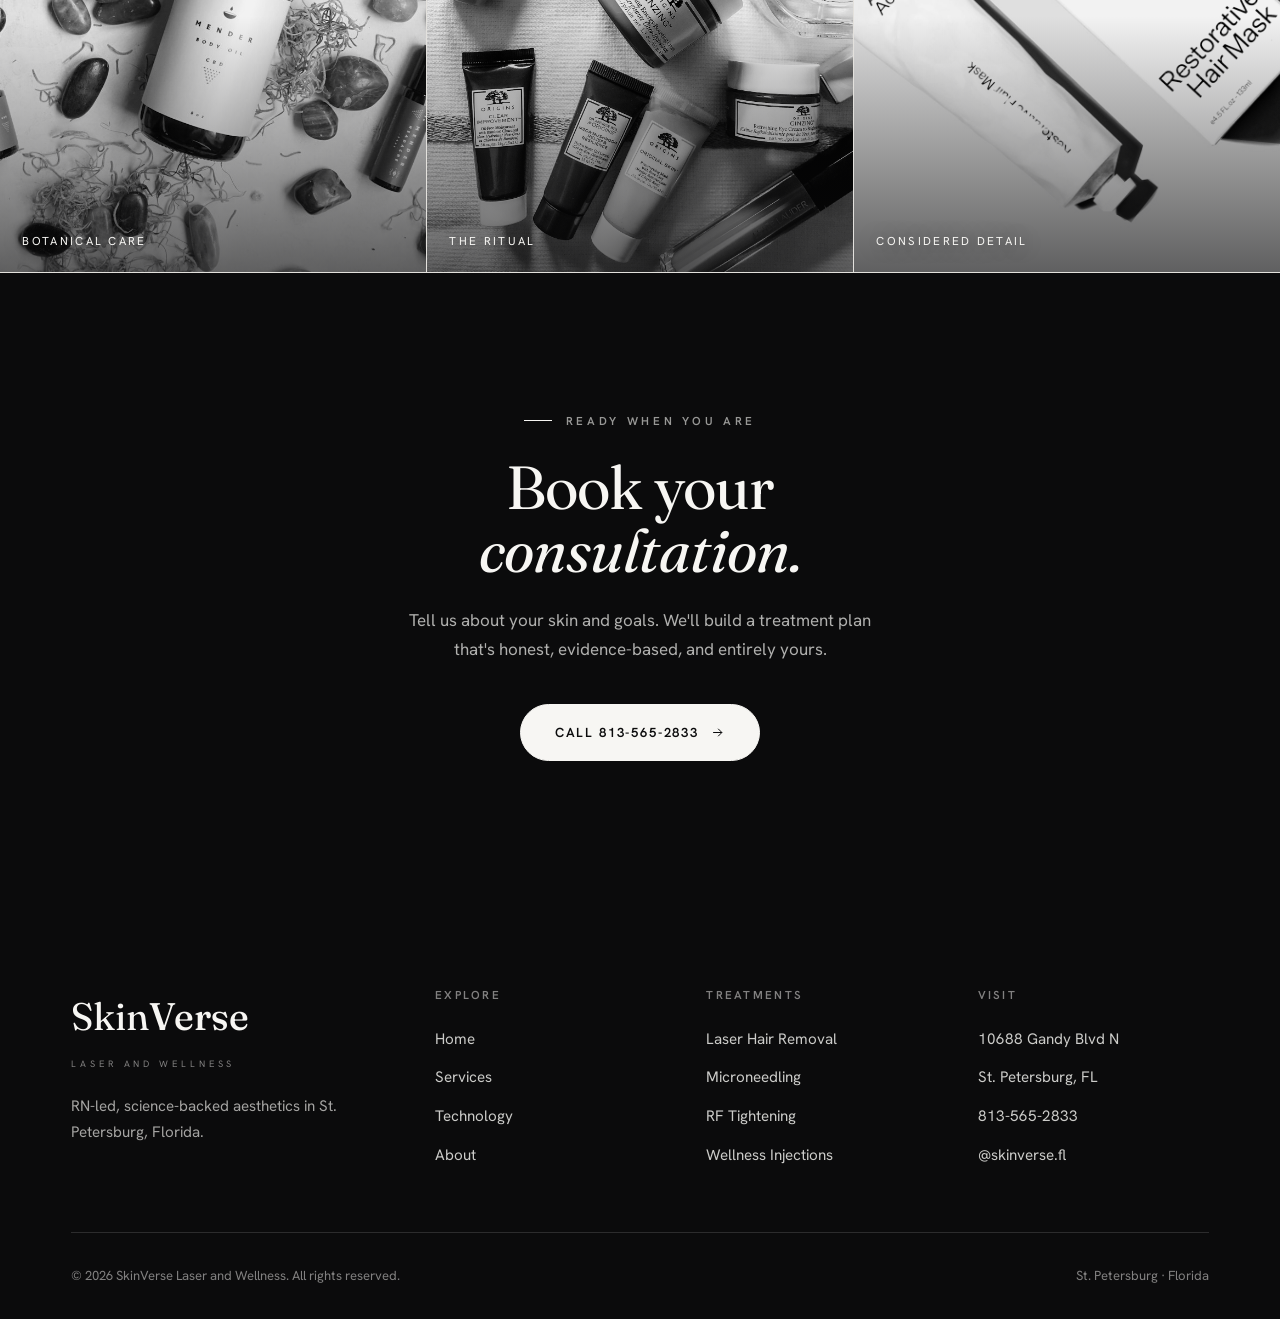
==== commit cb61c4a0: "Bolder full-height dark hero + full mobile optimization - New editorial hero: giant image-filled 'Ra" ====
--- a/index.html
+++ b/index.html
@@ -12,7 +12,7 @@
 <body>
 
 <!-- NAV -->
-<header class="nav">
+<header class="nav nav--over-dark">
   <a href="index.html" class="brand" aria-label="SkinVerse home">
     <span class="mark">Skin<b>Verse</b></span>
     <span class="sub">Laser and Wellness</span>
@@ -32,44 +32,41 @@
 </header>
 
 <!-- HERO -->
-<section class="hero">
-  <div class="wrap">
-    <div class="hero-grid">
-      <div class="hero-left">
-        <span class="eyebrow">St. Petersburg · Florida</span>
-        <h1>
-          <span class="line"><span>The science</span></span>
-          <span class="line"><span>of <i class="italic">radiant</i></span></span>
-          <span class="line"><span>skin.</span></span>
-        </h1>
-      </div>
-      <div class="hero-right reveal">
-        <p class="lead">Laser treatments and spa therapies, delivered the way they should be — RN-led, evidence-based, and entirely focused on you.</p>
-        <div class="hero-actions">
-          <a class="btn" href="#services">Explore Services
-            <svg viewBox="0 0 24 24" fill="none" stroke="currentColor" stroke-width="1.6"><path d="M5 12h14M13 6l6 6-6 6"/></svg>
-          </a>
-          <a class="btn ghost" href="technology.html">Our Technology</a>
-        </div>
-      </div>
-    </div>
-
-    <div class="hero-meta reveal">
-      <div class="item"><span class="n">RN</span><span class="l">Clinically led</span></div>
-      <div class="item"><span class="n">8</span><span class="l">Signature treatments</span></div>
-      <div class="item"><span class="n">2025</span><span class="l">Established St. Pete</span></div>
-      <div class="item"><span class="n">1:1</span><span class="l">Client-focused care</span></div>
-    </div>
-  </div>
-</section>
-
-<!-- MARQUEE -->
-<div class="marquee" aria-hidden="true">
-  <div class="track">
-    <span>Laser Hair Removal</span><span>Microneedling</span><span>RF Skin Tightening</span><span>Biostimulators</span><span>Facials</span><span>Wellness Injections</span>
-    <span>Laser Hair Removal</span><span>Microneedling</span><span>RF Skin Tightening</span><span>Biostimulators</span><span>Facials</span><span>Wellness Injections</span>
-  </div>
-</div>
+<section class="hero" id="top">
+  <div class="hero-bg">
+    <img src="assets/botanicals.jpg" alt="" aria-hidden="true" />
+  </div>
+  <div class="hero-grain" aria-hidden="true"></div>
+
+  <span class="hero-corner tl">SkinVerse — Laser &amp; Wellness</span>
+  <span class="hero-corner tr">Est. 2025</span>
+  <span class="hero-side">St. Petersburg · Florida</span>
+
+  <div class="hero-frame">
+    <span class="hero-kicker">The science of radiant skin</span>
+    <h1 class="hero-title">
+      <span class="row"><em class="clip">Radiant</em></span>
+      <span class="row"><span class="stroke">skin,</span> <span class="solid">refined.</span></span>
+    </h1>
+  </div>
+
+  <div class="hero-foot">
+    <p class="hero-lead">RN-led, evidence-based laser &amp; wellness treatments — calibrated to your skin, your goals, your pace. No pressure, ever.</p>
+    <div class="hero-cta">
+      <a class="btn invert" href="#services">Explore Services
+        <svg viewBox="0 0 24 24" fill="none" stroke="currentColor" stroke-width="1.6"><path d="M5 12h14M13 6l6 6-6 6"/></svg>
+      </a>
+      <a class="btn ghost-light" href="tel:18135652833">813-565-2833</a>
+    </div>
+  </div>
+
+  <div class="hero-ticker" aria-hidden="true">
+    <div class="track">
+      <span>Laser Hair Removal</span><span>Microneedling</span><span>RF Tightening</span><span>Biostimulators</span><span>European Facials</span><span>Wellness IV</span>
+      <span>Laser Hair Removal</span><span>Microneedling</span><span>RF Tightening</span><span>Biostimulators</span><span>European Facials</span><span>Wellness IV</span>
+    </div>
+  </div>
+</section>
 
 <!-- INTRO SPLIT -->
 <section class="pad">
--- a/styles.css
+++ b/styles.css
@@ -39,6 +39,7 @@
 
 img { max-width: 100%; display: block; }
 a { color: inherit; text-decoration: none; }
+a, button { -webkit-tap-highlight-color: rgba(0,0,0,0); }
 
 ::selection { background: var(--ink); color: var(--paper); }
 
@@ -148,26 +149,93 @@
 .burger { display: none; background: none; border: 0; cursor: pointer; flex-direction: column; gap: 5px; padding: 8px; }
 .burger span { width: 24px; height: 1.5px; background: var(--ink); transition: .3s var(--ease); }
 
-/* ---------- Hero ---------- */
-.hero { padding: 12rem 0 5rem; position: relative; }
-.hero .wrap { position: relative; z-index: 2; }
-.hero-grid { display: grid; grid-template-columns: 1.15fr .85fr; gap: 3rem; align-items: end; }
-.hero h1 { margin: 1.6rem 0 0; }
-.hero h1 .line { display: block; overflow: hidden; }
-.hero h1 .line span { display: block; transform: translateY(110%); animation: rise 1s var(--ease) forwards; }
-.hero h1 .line:nth-child(2) span { animation-delay: .12s; }
-.hero h1 .line:nth-child(3) span { animation-delay: .24s; }
-.hero-right { padding-bottom: .6rem; }
-.hero-right p { color: var(--ink-soft); margin-bottom: 1.8rem; }
-.hero-actions { display: flex; gap: 1rem; flex-wrap: wrap; margin-top: 2.6rem; }
-.hero-meta {
-  display: flex; gap: 2.6rem; margin-top: 4rem; padding-top: 2rem;
-  border-top: 1px solid var(--line); flex-wrap: wrap;
-}
-.hero-meta .item .n { font-family: var(--serif); font-size: 2.1rem; display: block; line-height: 1; }
-.hero-meta .item .l { font-size: .72rem; letter-spacing: .16em; text-transform: uppercase; color: var(--grey); margin-top: .5rem; }
+/* nav over a dark hero: light treatment until scrolled */
+.nav--over-dark:not(.scrolled) .brand .mark,
+.nav--over-dark:not(.scrolled) .nav-links a { color: var(--paper); }
+.nav--over-dark:not(.scrolled) .brand .sub { color: rgba(247,246,243,.6); }
+.nav--over-dark:not(.scrolled) .nav-links a::after { background: var(--paper); }
+.nav--over-dark:not(.scrolled) .nav-cta .btn { background: var(--paper); color: var(--ink); border-color: var(--paper); }
+.nav--over-dark:not(.scrolled) .nav-cta .btn:hover { background: transparent; color: var(--paper); }
+.nav--over-dark:not(.scrolled) .burger span { background: var(--paper); }
+/* keep burger dark when the mobile menu (light overlay) is open */
+.nav-links.open ~ .burger span { background: var(--ink); }
+
+/* ---------- Hero (editorial dark) ---------- */
+.hero {
+  position: relative; min-height: 100svh; background: var(--ink); color: var(--paper);
+  display: flex; flex-direction: column; justify-content: flex-end;
+  overflow: hidden; isolation: isolate;
+}
+.hero-bg { position: absolute; inset: 0; z-index: 0; }
+.hero-bg img {
+  width: 100%; height: 100%; object-fit: cover;
+  filter: grayscale(1) brightness(.42) contrast(1.12);
+  opacity: .38; transform: scale(1.12); animation: heroZoom 16s var(--ease) forwards;
+}
+.hero-bg::after { content: ""; position: absolute; inset: 0;
+  background: radial-gradient(125% 95% at 50% 0%, rgba(11,11,12,.2), rgba(11,11,12,.94) 76%); }
+.hero-grain { position: absolute; inset: 0; z-index: 1; opacity: .12; pointer-events: none; mix-blend-mode: screen;
+  background-image: url("data:image/svg+xml,%3Csvg xmlns='http://www.w3.org/2000/svg' width='120' height='120'%3E%3Cfilter id='n'%3E%3CfeTurbulence type='fractalNoise' baseFrequency='0.85' numOctaves='3'/%3E%3C/filter%3E%3Crect width='100%25' height='100%25' filter='url(%23n)'/%3E%3C/svg%3E"); }
+@keyframes heroZoom { to { transform: scale(1); } }
+
+.hero-frame {
+  position: relative; z-index: 2; width: 100%; max-width: var(--maxw); margin-inline: auto;
+  padding: 9rem var(--gutter) 0; flex: 1;
+  display: flex; flex-direction: column; justify-content: center;
+}
+.hero-corner { position: absolute; top: 8.8rem; font-size: .68rem; letter-spacing: .26em;
+  text-transform: uppercase; color: rgba(247,246,243,.55); }
+.hero-corner.tl { left: var(--gutter); }
+.hero-corner.tr { right: var(--gutter); }
+.hero-side { position: absolute; right: calc(var(--gutter) - .55rem); top: 60%;
+  transform: rotate(90deg); transform-origin: right center; white-space: nowrap;
+  font-size: .64rem; letter-spacing: .32em; text-transform: uppercase; color: rgba(247,246,243,.5); }
+
+.hero-kicker { display: inline-flex; align-items: center; gap: .85rem;
+  font-size: clamp(.7rem,1.3vw,.84rem); letter-spacing: .34em; text-transform: uppercase;
+  color: rgba(247,246,243,.72); margin-bottom: clamp(1rem,2.2vw,1.9rem);
+  opacity: 0; animation: fadeUp .9s var(--ease) .15s forwards; }
+.hero-kicker::before { content: ""; width: 34px; height: 1px; background: rgba(247,246,243,.55); }
+
+.hero-title { font-family: var(--serif); font-weight: 400; line-height: .84;
+  letter-spacing: -0.025em; font-size: clamp(2.4rem, 12.5vw, 11rem); margin: 0; }
+.hero-title .row { display: block; overflow: hidden; padding-bottom: .08em; }
+.hero-title .row > * { display: inline-block; transform: translateY(106%); animation: rise 1.15s var(--ease) forwards; }
+.hero-title .row:nth-child(1) > * { animation-delay: .2s; }
+.hero-title .row:nth-child(2) > * { animation-delay: .34s; }
+.hero-title em.clip {
+  font-style: italic; font-weight: 500; padding-right: .04em;
+  background-image: url("assets/lotion-linen.jpg");
+  background-size: 130% auto; background-position: 50% 36%; background-repeat: no-repeat;
+  -webkit-background-clip: text; background-clip: text;
+  color: transparent; -webkit-text-fill-color: transparent;
+  filter: grayscale(1) contrast(1.2) brightness(1.35);
+}
+.hero-title .stroke { color: transparent; -webkit-text-fill-color: transparent;
+  -webkit-text-stroke: 1.5px rgba(247,246,243,.82); }
+.hero-title .solid { color: var(--paper); }
+
+.hero-foot {
+  position: relative; z-index: 2; width: 100%; max-width: var(--maxw); margin-inline: auto;
+  padding: clamp(2rem,4vw,3.2rem) var(--gutter) clamp(1.4rem,3vw,2rem);
+  display: grid; grid-template-columns: 1fr auto; gap: 1.6rem 2.5rem; align-items: end;
+}
+.hero-lead { color: rgba(247,246,243,.8); max-width: 42ch; font-size: clamp(1rem,1.5vw,1.18rem);
+  opacity: 0; animation: fadeUp .9s var(--ease) .52s forwards; }
+.hero-cta { display: flex; gap: .8rem; flex-wrap: wrap; opacity: 0; animation: fadeUp .9s var(--ease) .64s forwards; }
+.hero-cta .btn { flex: 1 1 200px; min-width: 0; justify-content: center; }
+.btn.ghost-light { background: transparent; color: var(--paper); border-color: rgba(247,246,243,.45); }
+.btn.ghost-light:hover { background: var(--paper); color: var(--ink); border-color: var(--paper); }
+
+.hero-ticker { position: relative; z-index: 2; border-top: 1px solid rgba(247,246,243,.16);
+  overflow: hidden; white-space: nowrap; padding: 1.05rem 0; }
+.hero-ticker .track { display: inline-flex; gap: 2.6rem; animation: scroll 30s linear infinite; }
+.hero-ticker span { font-family: var(--serif); font-style: italic; font-size: clamp(1.05rem,2vw,1.4rem);
+  color: rgba(247,246,243,.62); display: inline-flex; gap: 2.6rem; align-items: center; }
+.hero-ticker span::after { content: "✦"; font-style: normal; font-size: .58rem; color: rgba(247,246,243,.38); }
 
 @keyframes rise { to { transform: translateY(0); } }
+@keyframes fadeUp { from { opacity: 0; transform: translateY(22px); } to { opacity: 1; transform: none; } }
 
 /* fade-up reveal */
 .reveal { opacity: 0; transform: translateY(28px); transition: opacity .9s var(--ease), transform .9s var(--ease); }
@@ -362,9 +430,26 @@
     background: var(--paper); padding: 6rem var(--gutter) 2rem; gap: 1.5rem; align-items: flex-start; z-index: 40;
   }
   .nav-links.open a { font-size: 1.6rem; font-family: var(--serif); }
-  .hero { padding-top: 9rem; }
-  .hero-meta { gap: 1.8rem; }
+  .hero-frame { padding-top: 7rem; }
+  .hero-corner, .hero-side { display: none; }
+  .hero-foot { grid-template-columns: 1fr; gap: 1.4rem; }
+  .hero-cta { width: 100%; }
+  .hero-cta .btn { flex: 1; justify-content: center; }
+  .hero-title .stroke { -webkit-text-stroke-width: 1px; }
   .footer .top { grid-template-columns: 1fr; }
+}
+
+/* fine mobile polish */
+@media (max-width: 480px) {
+  body { font-size: 16px; }
+  .btn { padding: .95rem 1.5rem; }
+  .hero-title { font-size: clamp(1.9rem, 10.5vw, 4rem); letter-spacing: -0.03em; }
+  .hero-kicker { letter-spacing: .16em; font-size: .6rem; }
+  .hero-cta { flex-direction: column; }
+  .hero-cta .btn { width: 100%; }
+  .svc { gap: 1rem; }
+  .gallery { grid-template-columns: 1fr; }
+  .gallery figure:last-child { grid-column: auto; aspect-ratio: 3/4; }
 }
 
 @media (prefers-reduced-motion: reduce) {
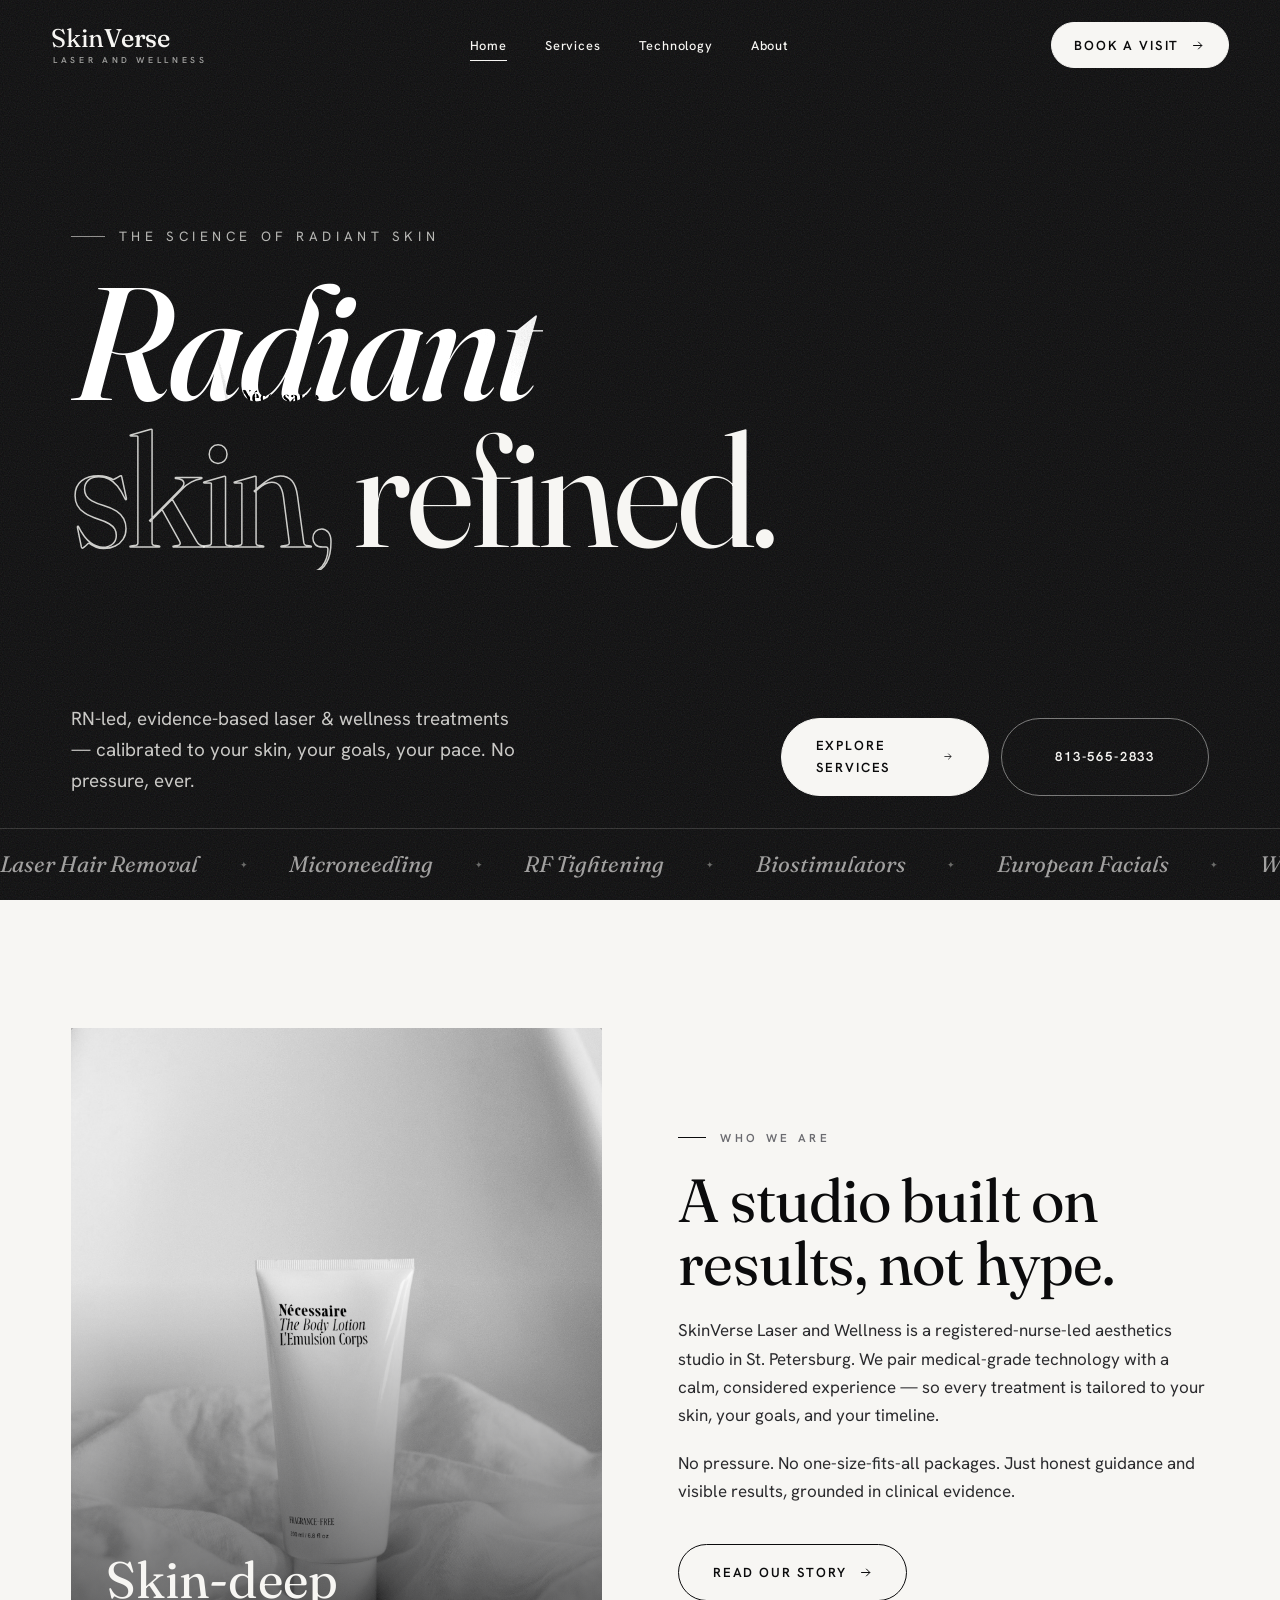
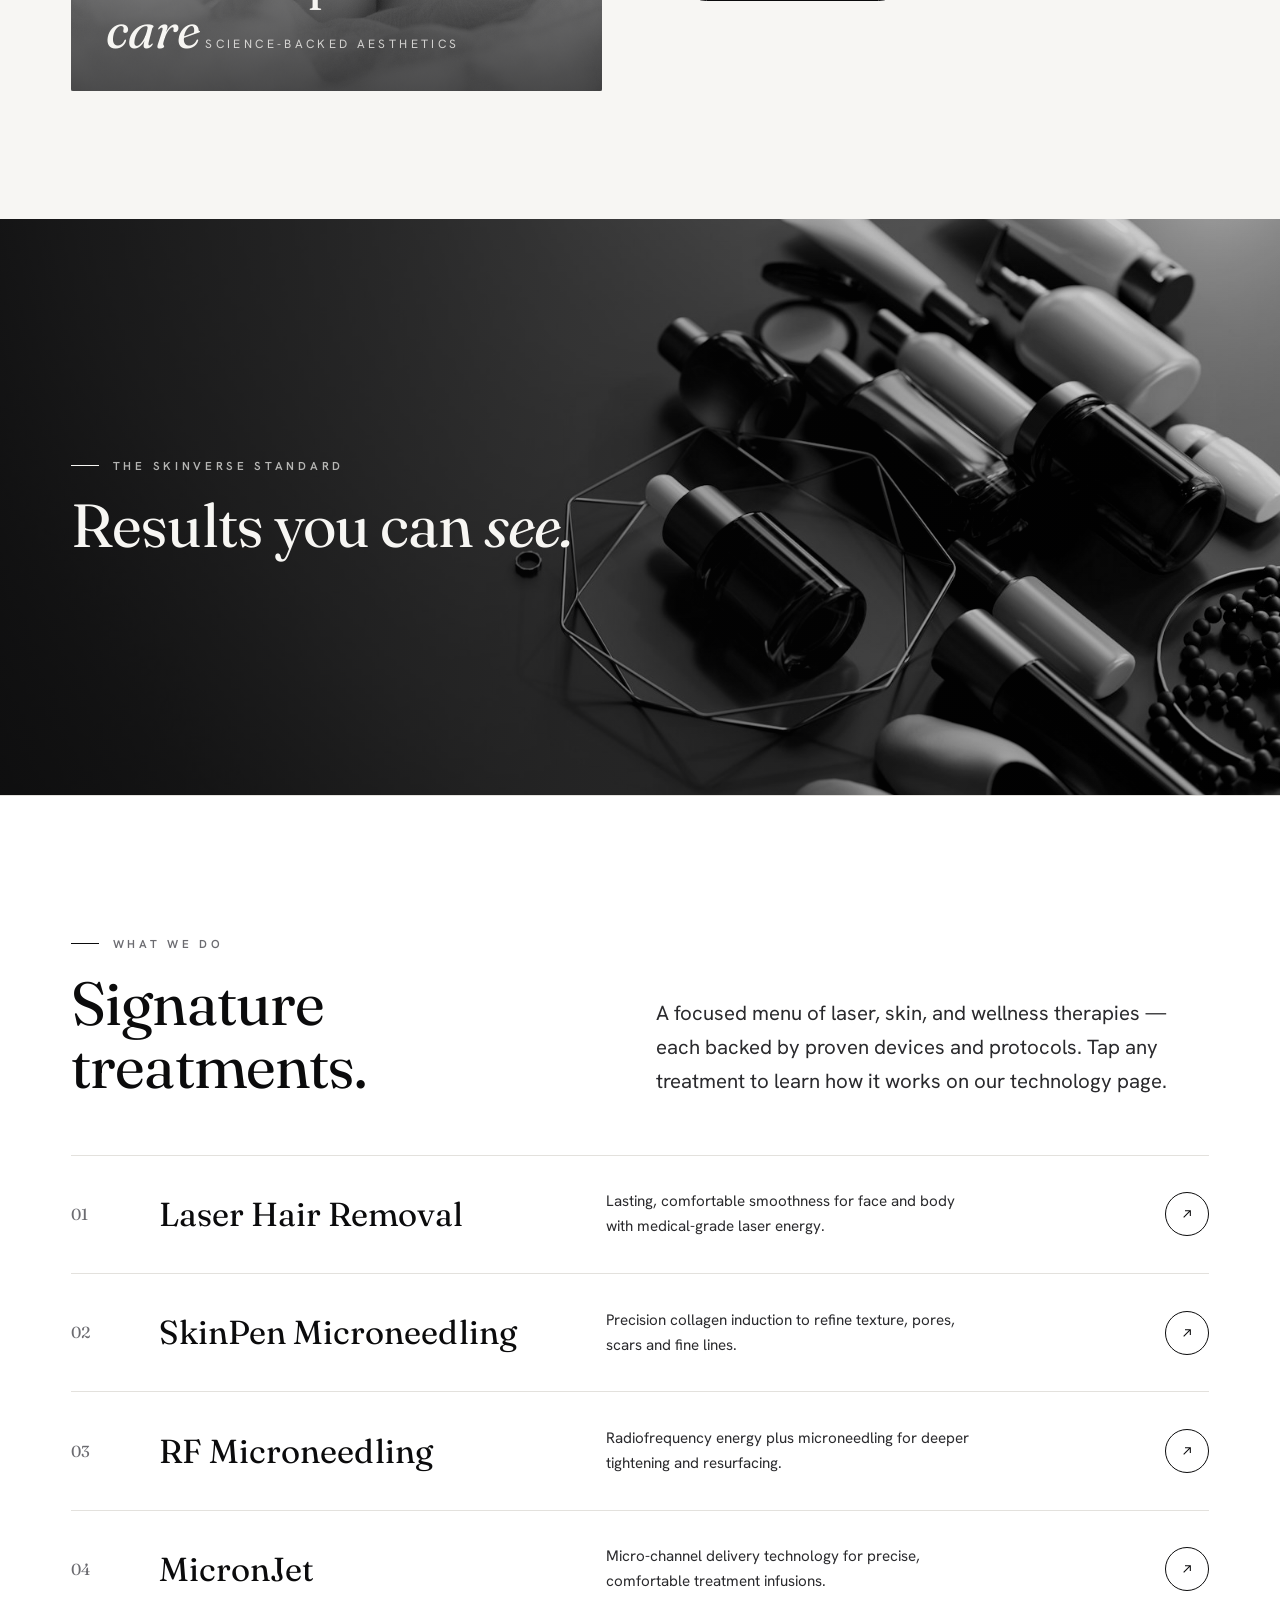
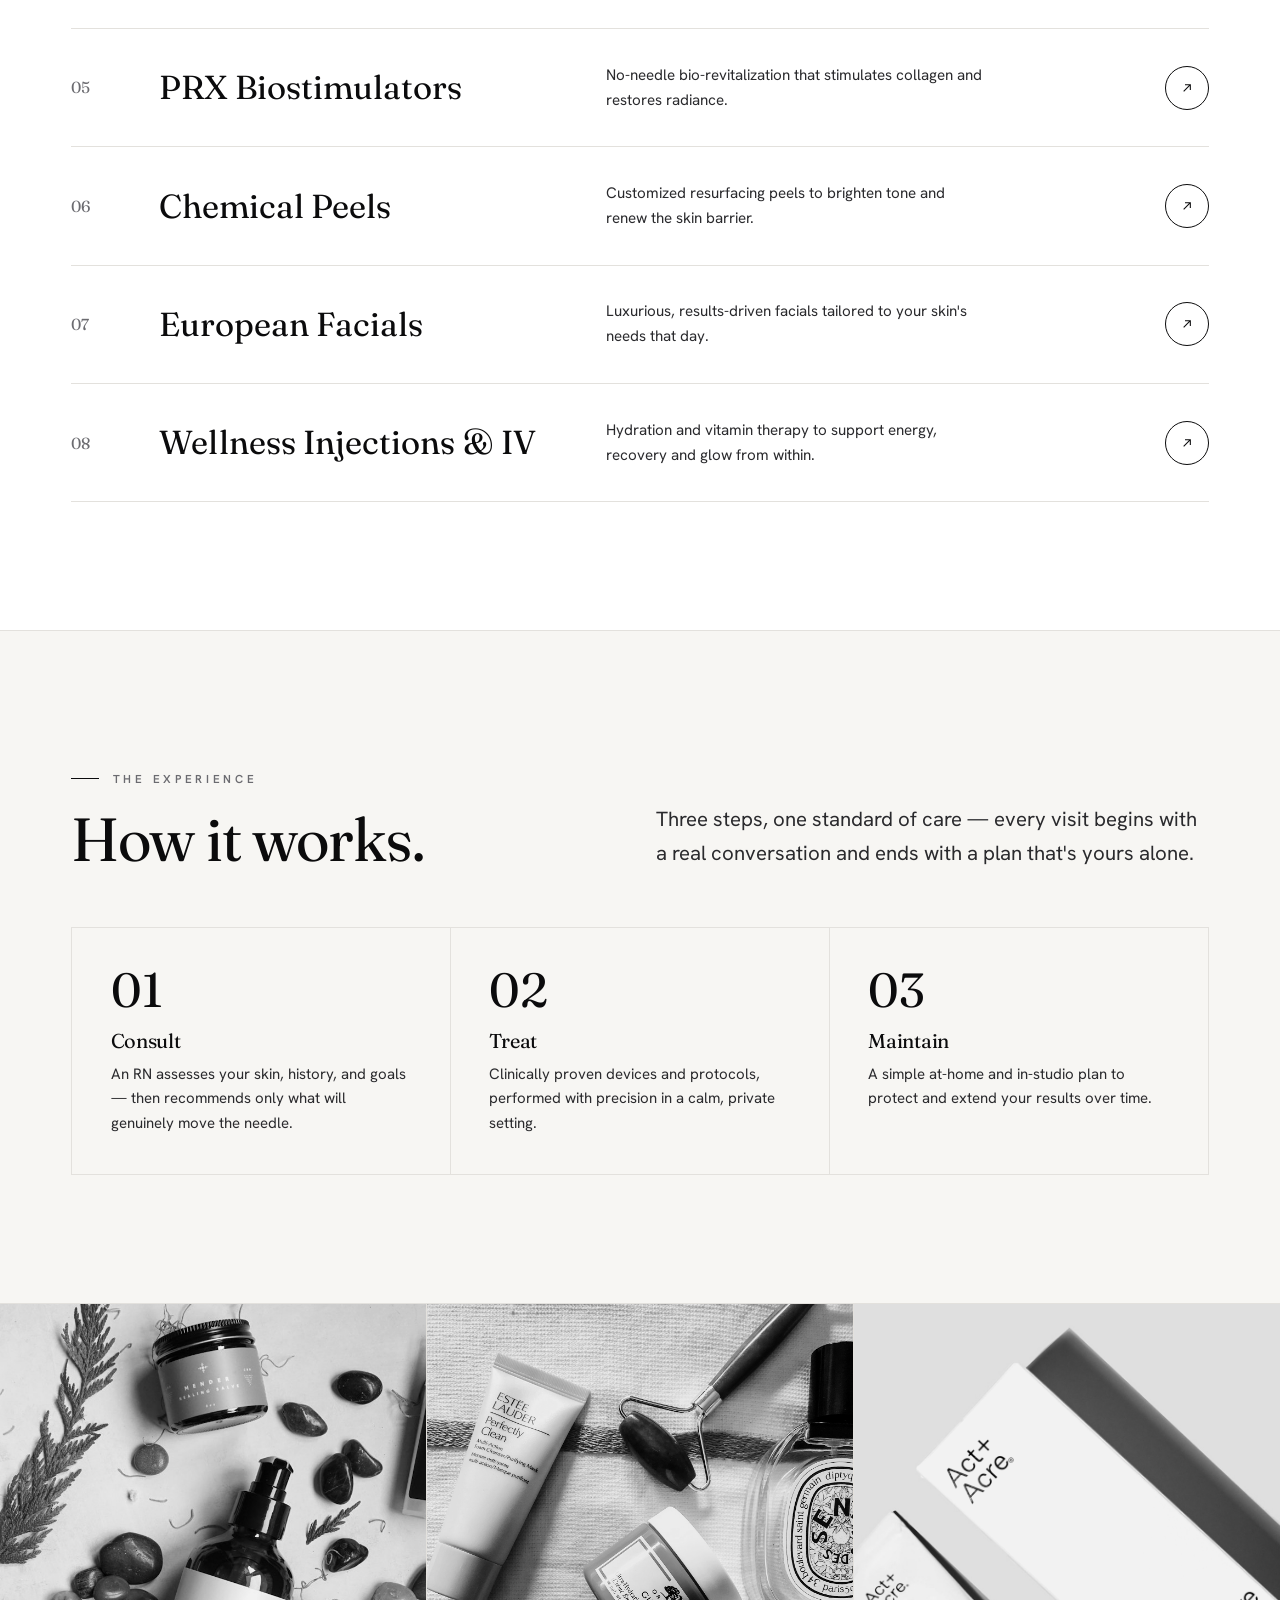
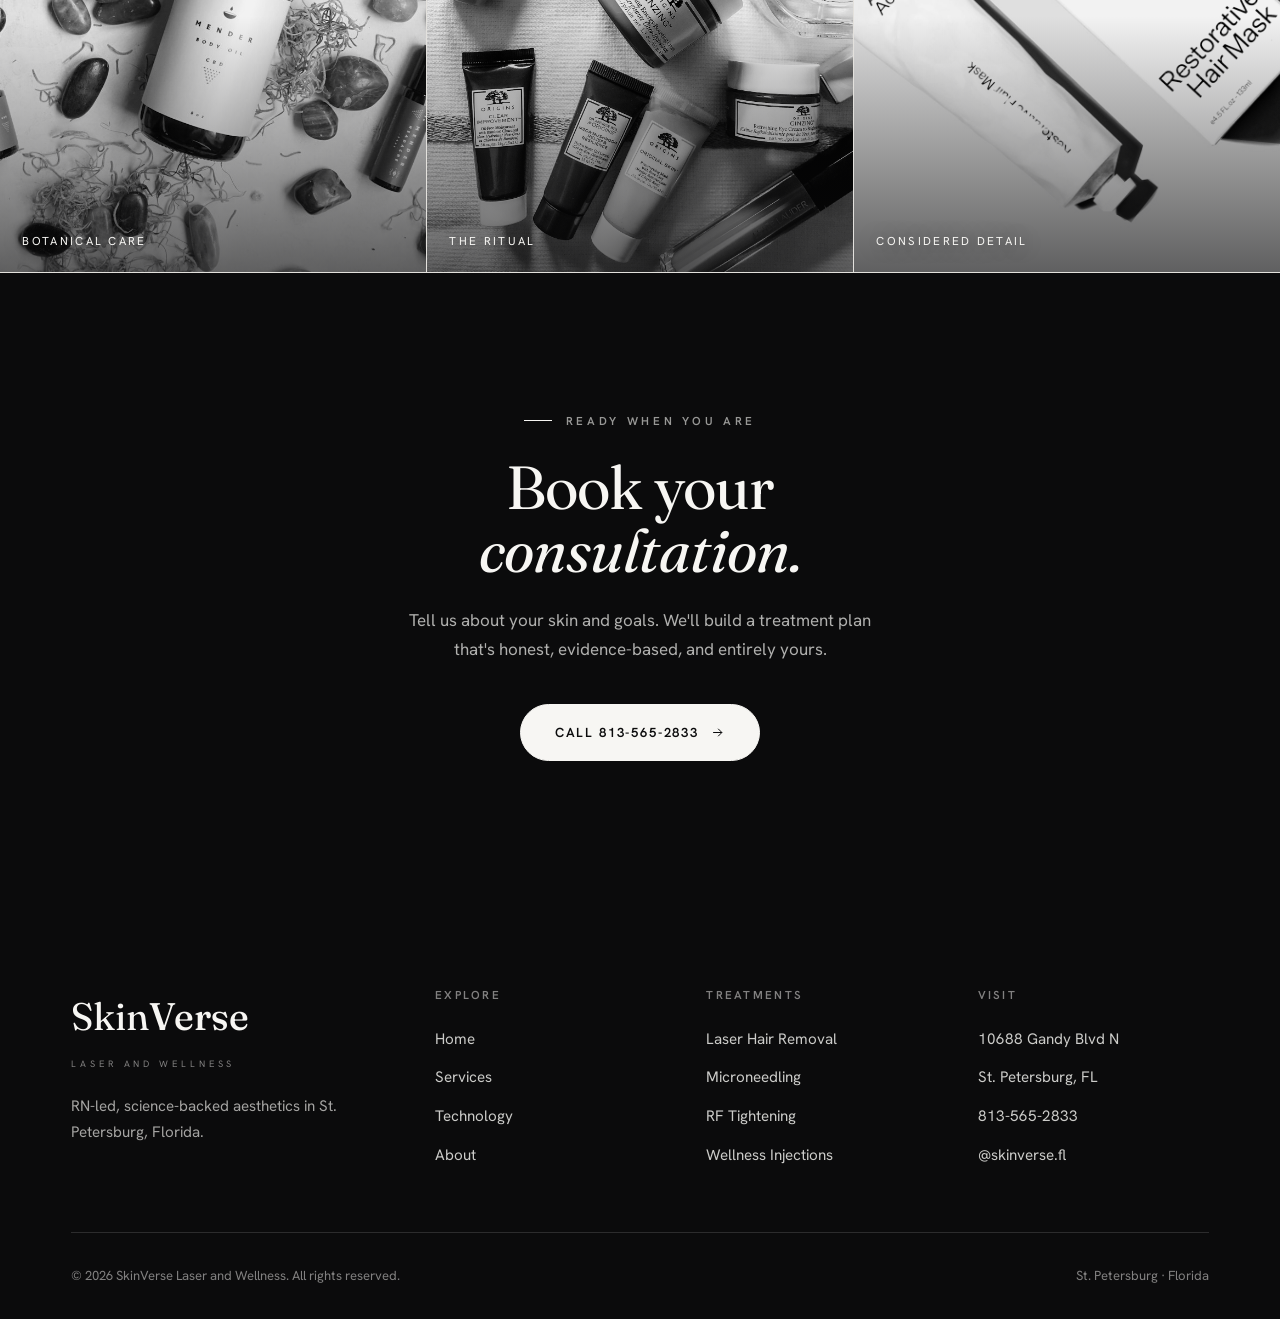
==== commit 7886da84: "Simplify hero: drop busy photo + overlapping corner labels Solid black hero with single kicker above" ====
--- a/index.html
+++ b/index.html
@@ -33,14 +33,7 @@
 
 <!-- HERO -->
 <section class="hero" id="top">
-  <div class="hero-bg">
-    <img src="assets/botanicals.jpg" alt="" aria-hidden="true" />
-  </div>
   <div class="hero-grain" aria-hidden="true"></div>
-
-  <span class="hero-corner tl">SkinVerse — Laser &amp; Wellness</span>
-  <span class="hero-corner tr">Est. 2025</span>
-  <span class="hero-side">St. Petersburg · Florida</span>
 
   <div class="hero-frame">
     <span class="hero-kicker">The science of radiant skin</span>
